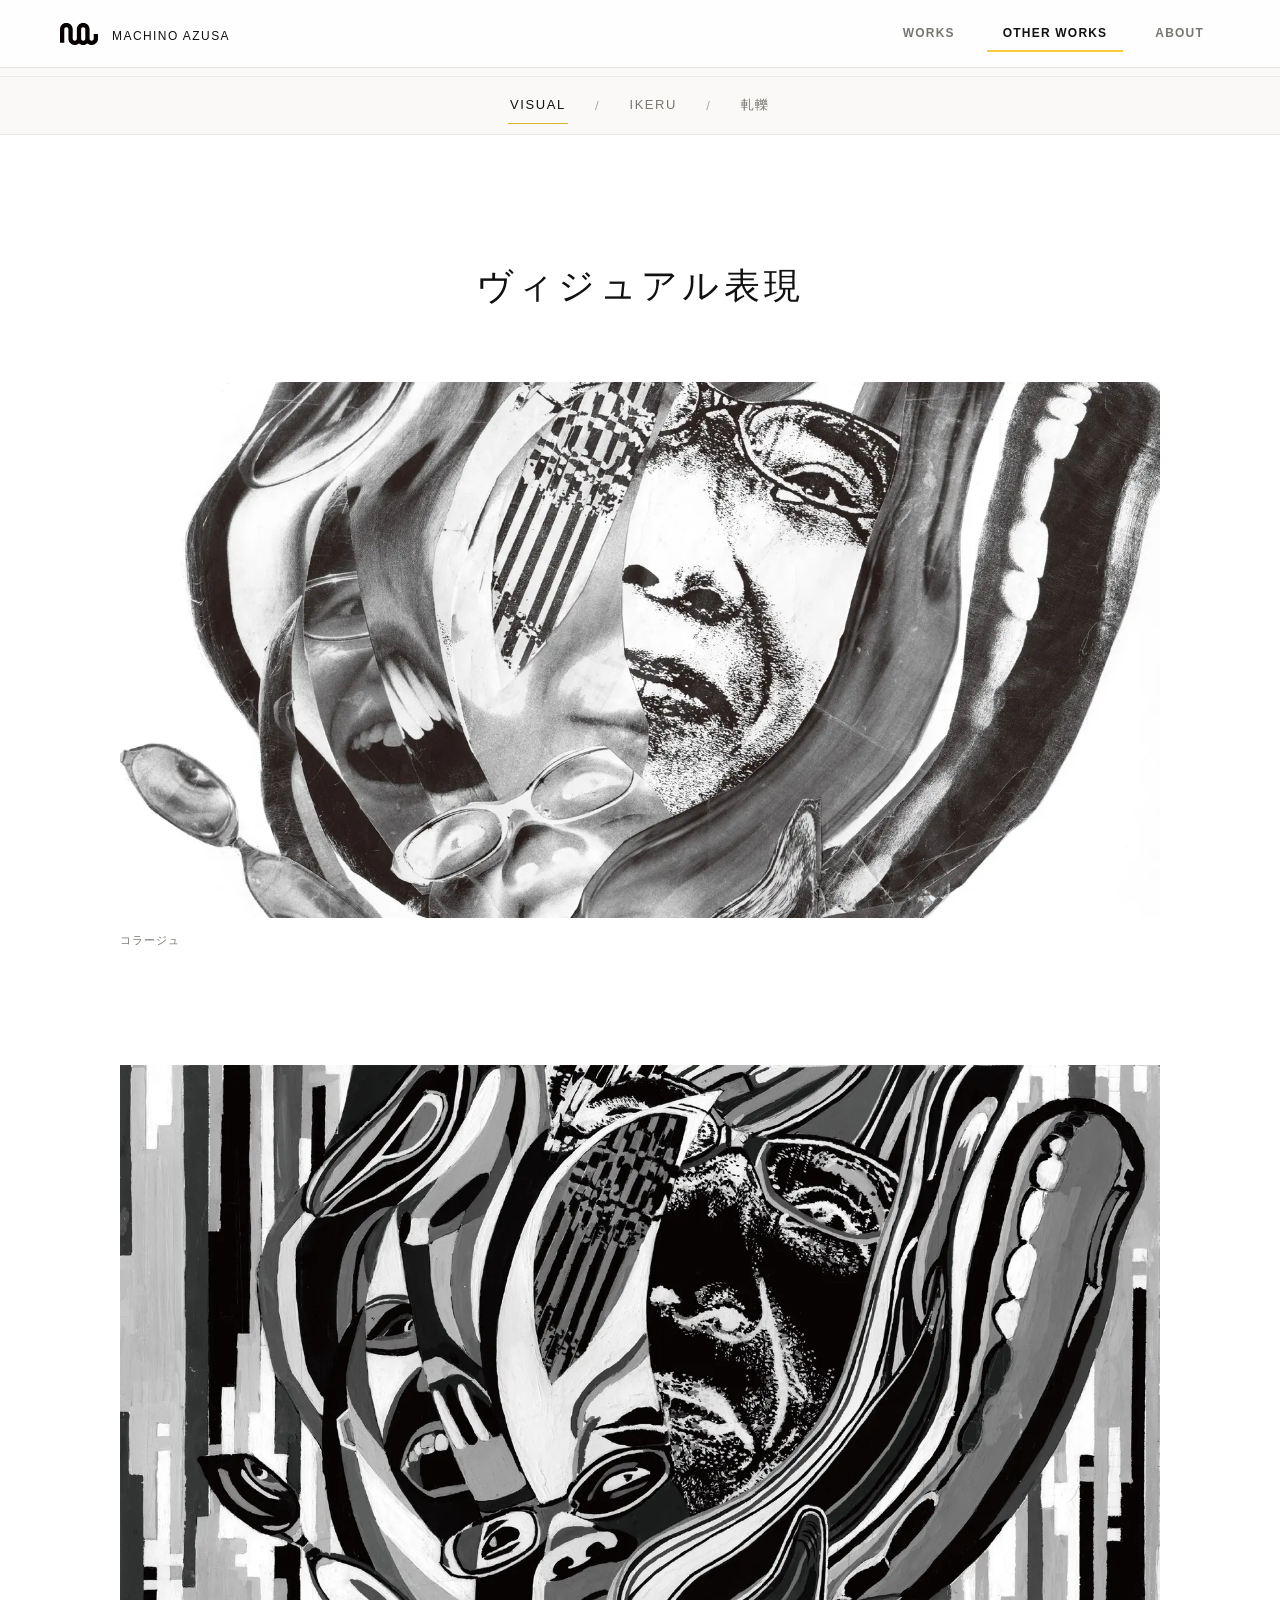
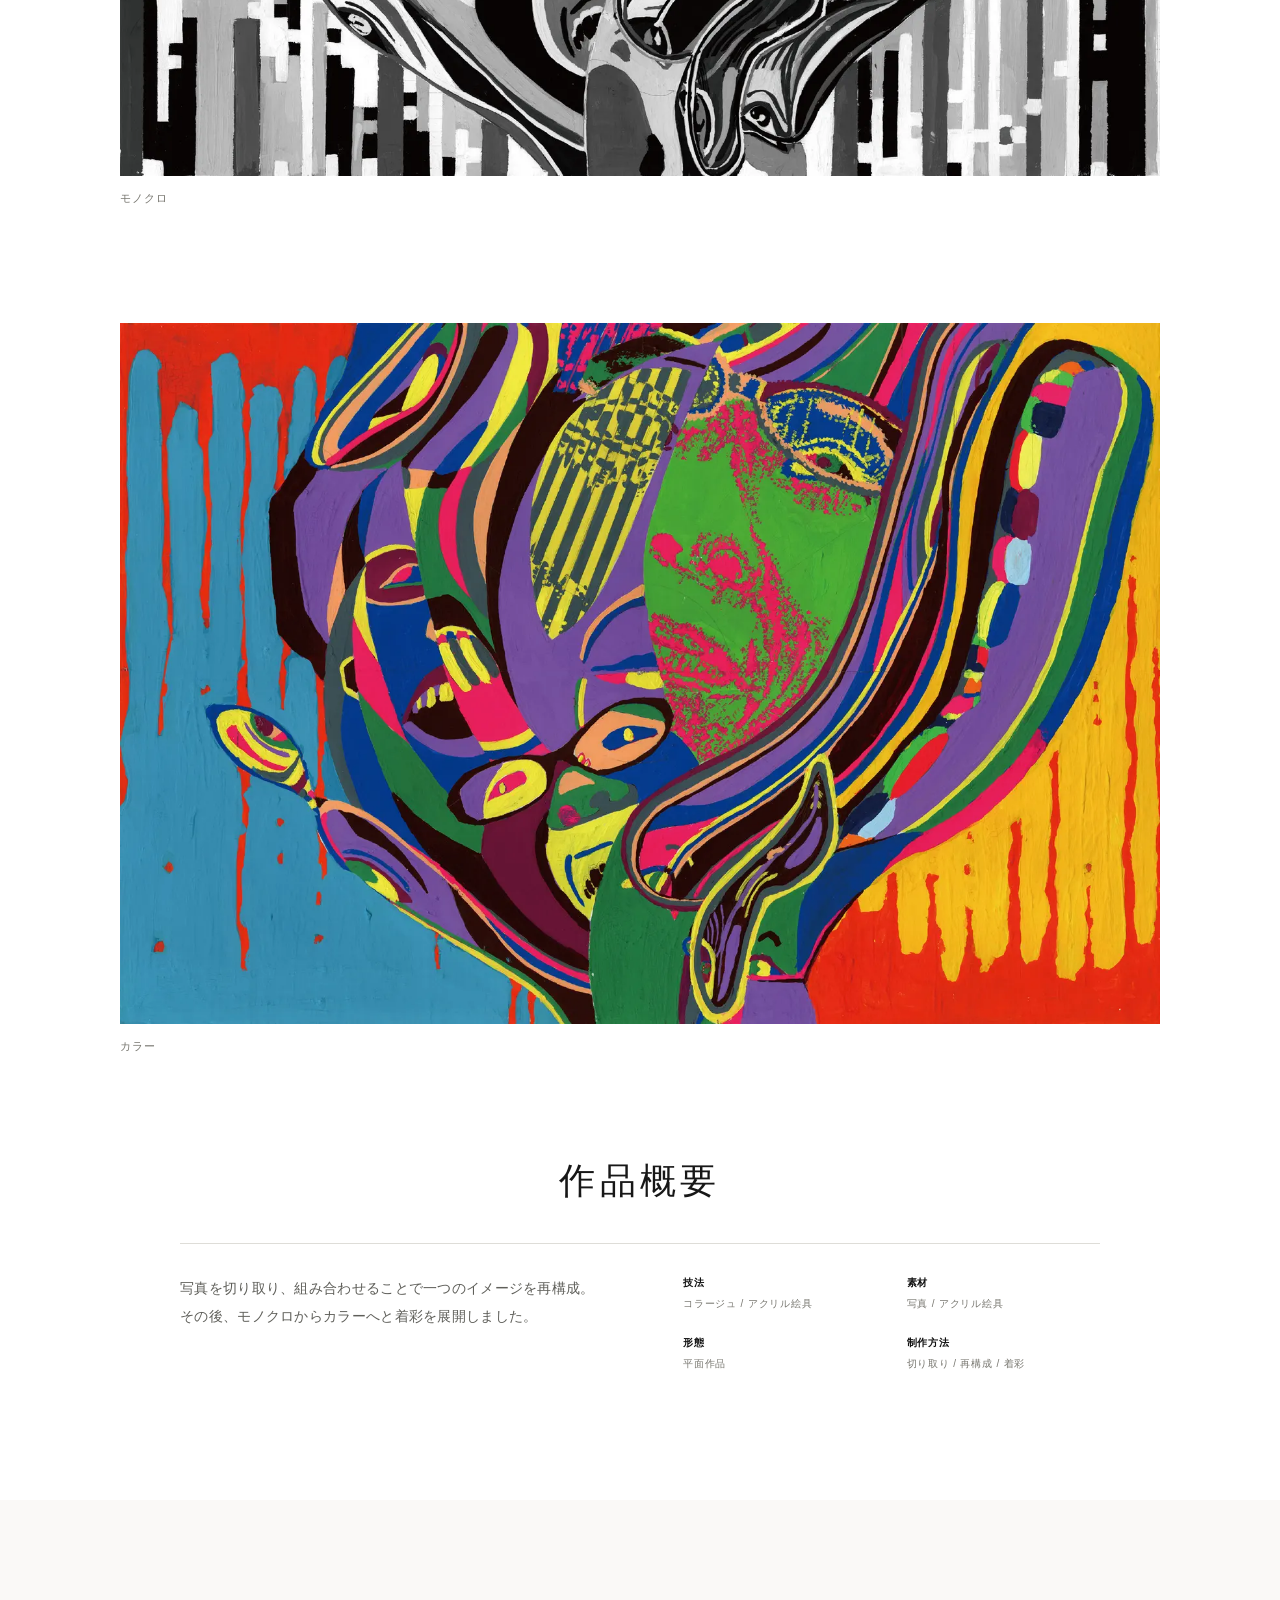
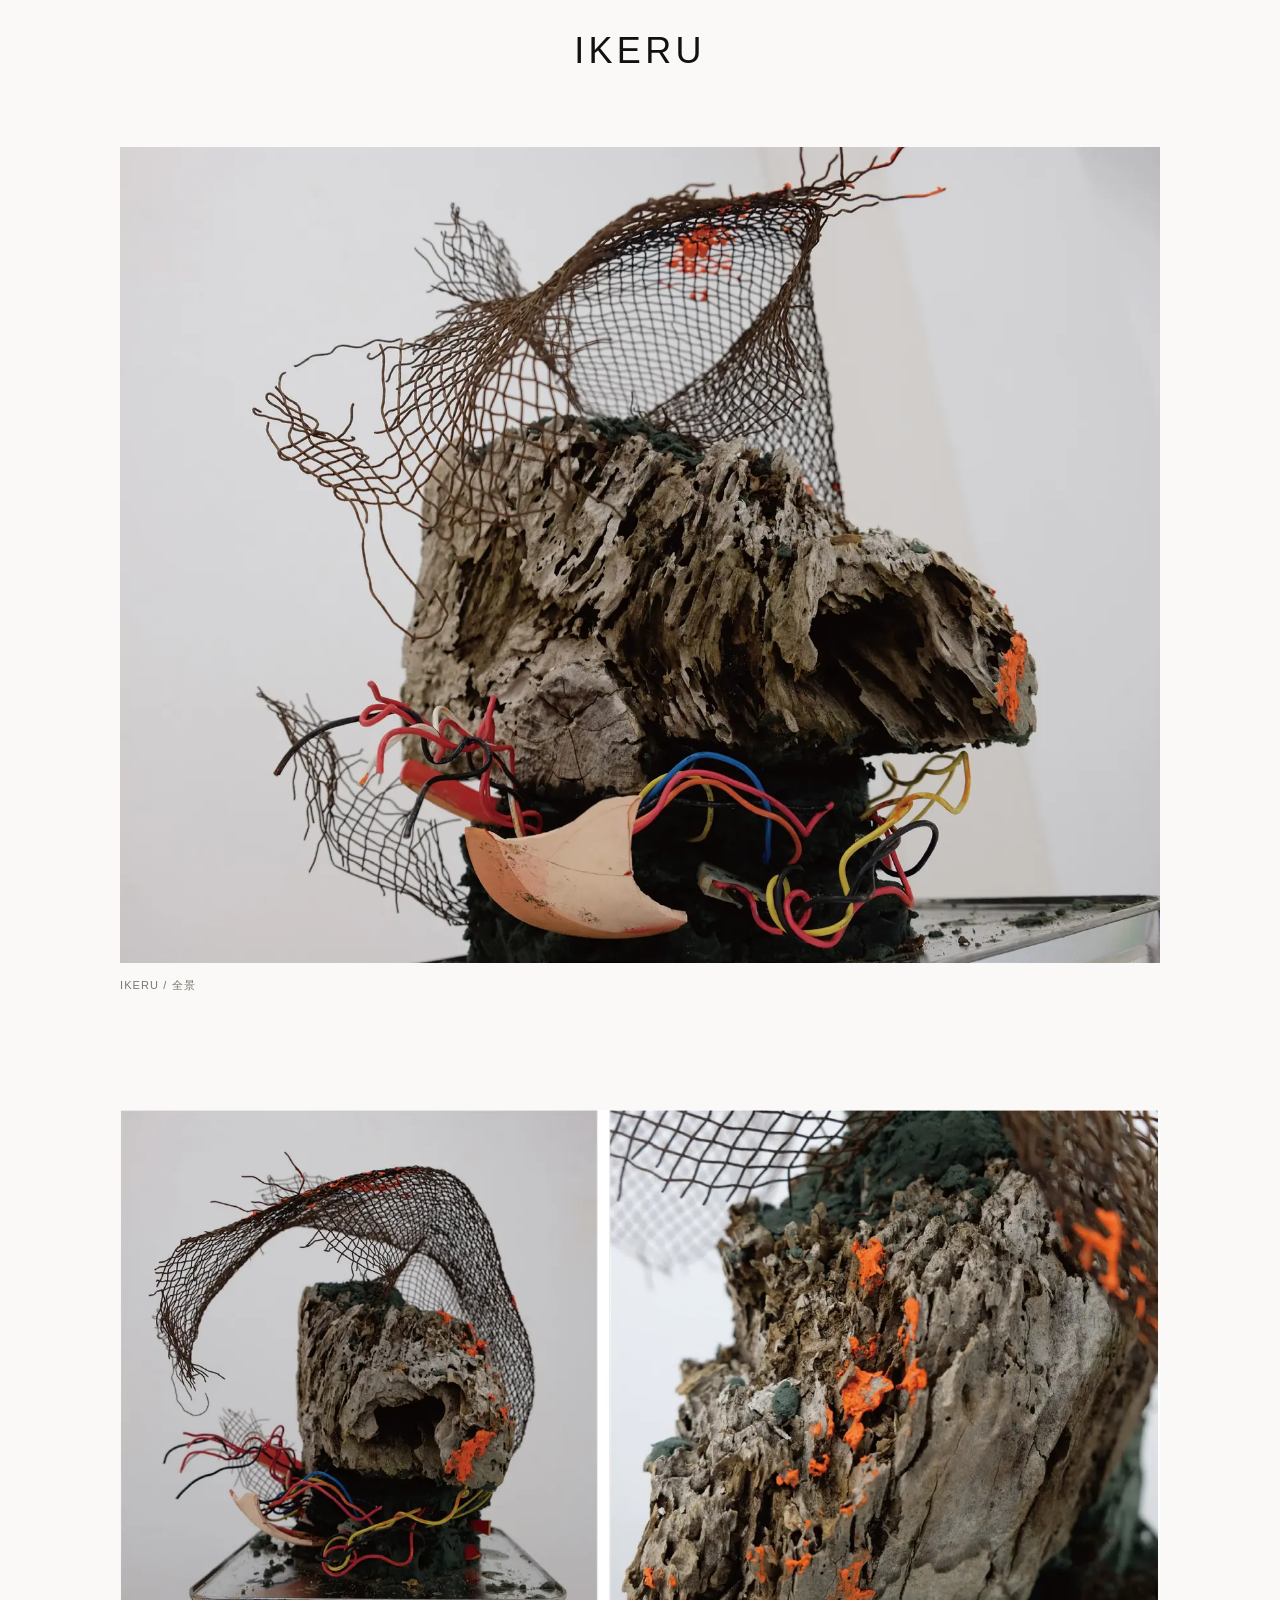
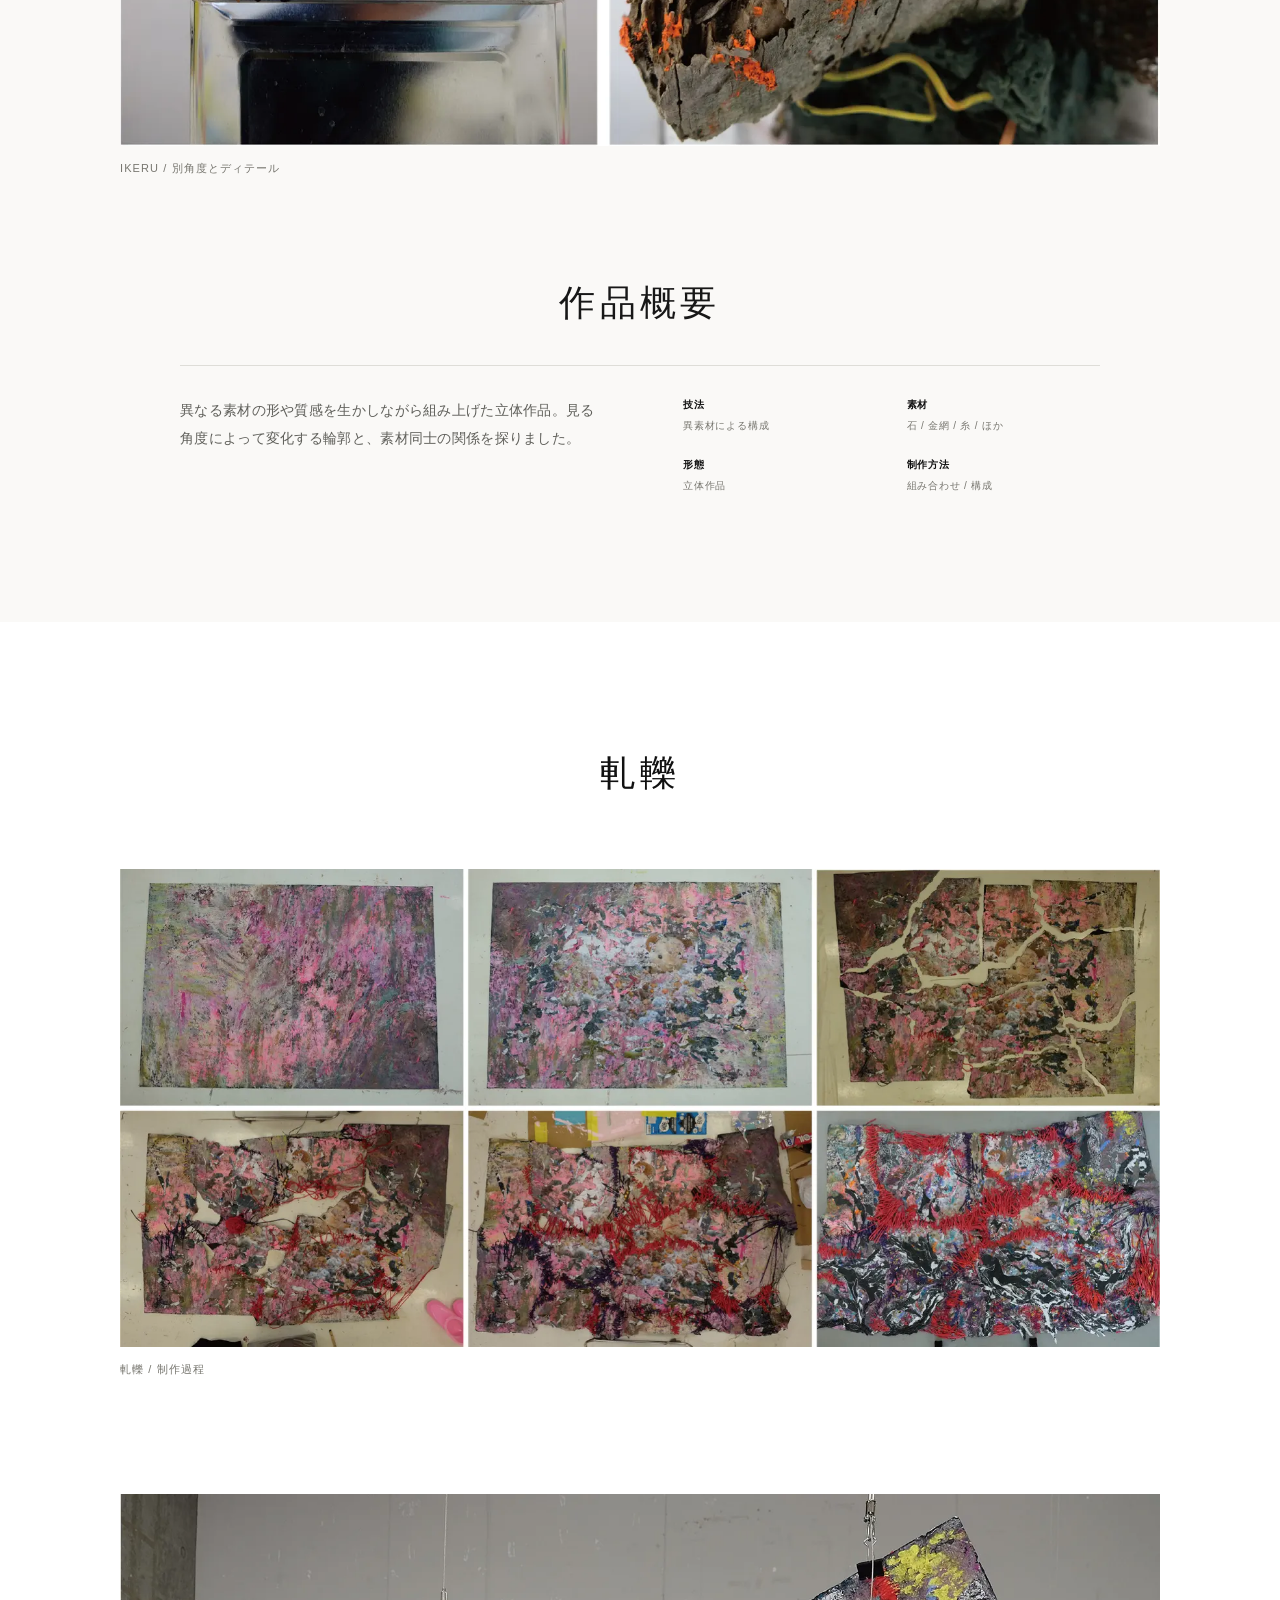
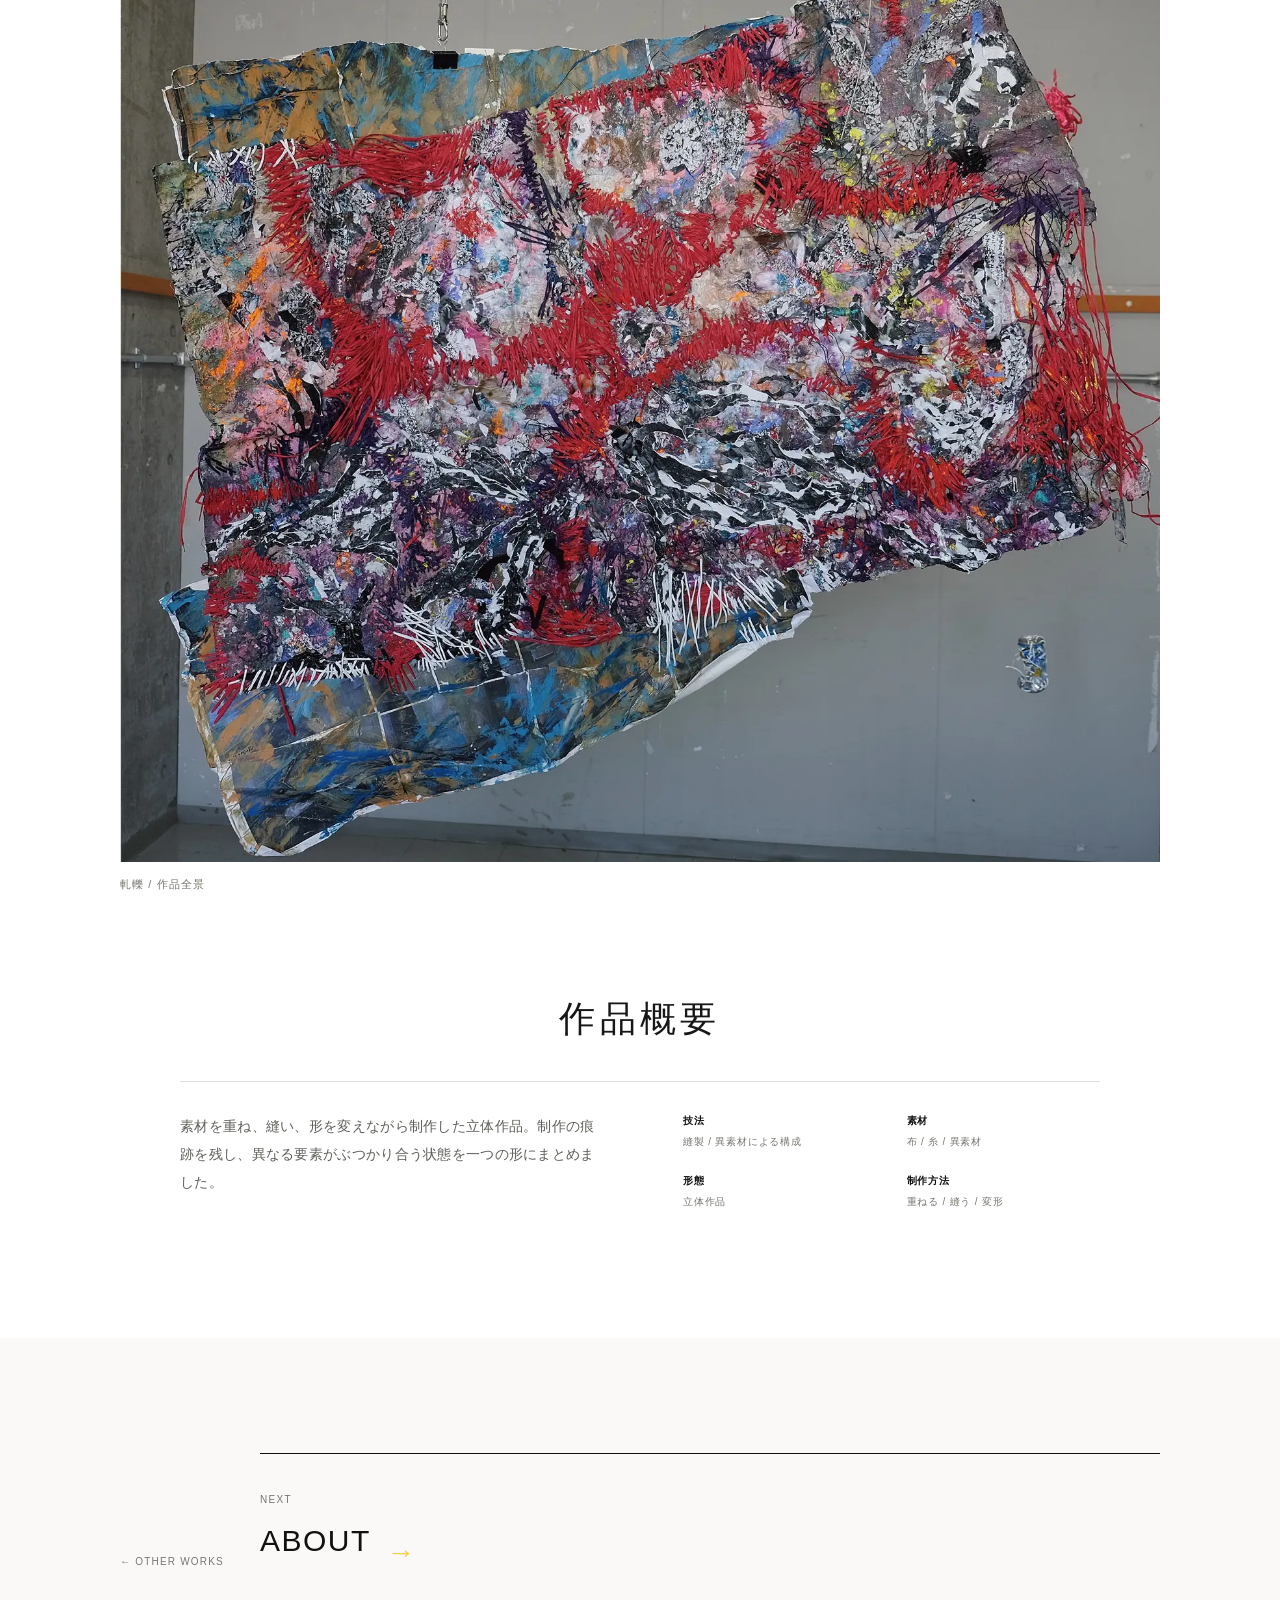
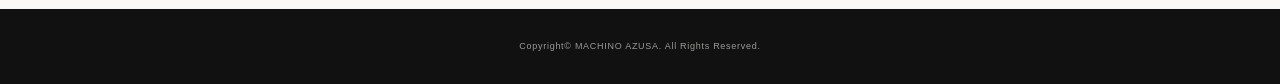
==== other-works.html @ d6d3ce81 "Add files via upload" ====
<!doctype html><html lang="ja"><head><meta charset="utf-8"><meta name="viewport" content="width=device-width,initial-scale=1"><title>OTHER WORKS | MACHINO AZUSA PORTFOLIO</title><meta name="description" content="写真、着彩、立体によるMACHINO AZUSAの作品。"><link rel="icon" type="image/png" sizes="512x512" href="favicon.png"><link rel="apple-touch-icon" href="favicon.png"><link rel="stylesheet" href="detail-v2.css"></head><body>
<header class="site-header"><div class="inner"><a class="home-mark" href="index.html"><img src="portfolio-assets/machino-mark.svg" alt="" aria-hidden="true"><span>MACHINO AZUSA</span></a><nav class="detail-nav" id="detailNav"><a href="works.html#machino-azusa">WORKS</a><a href="other-works.html" aria-current="page">OTHER WORKS</a><a href="index.html#about">ABOUT</a></nav><button class="menu-button" aria-label="メニューを開く" aria-expanded="false" aria-controls="detailNav">MENU</button></div></header>
<div class="works-page-jump other-page-jump"><nav class="section-jump" aria-label="OTHER WORKS内の作品"><a href="#visual-expression" data-other-link="visual-expression" aria-current="location">VISUAL</a><span aria-hidden="true">/</span><a href="#ikeru" data-other-link="ikeru">IKERU</a><span aria-hidden="true">/</span><a href="#atsureki" data-other-link="atsureki">軋轢</a></nav></div>
<main>


<section class="chapter other-work-chapter" id="visual-expression"><div class="inner"><div class="chapter-head"><h2>ヴィジュアル表現</h2></div>
<div class="gallery large-sequence"><figure><div class="square"><img src="portfolio-assets/visual-ink.webp" alt="写真を再構成した作品"></div><figcaption>コラージュ</figcaption></figure><figure><div class="square"><img src="portfolio-assets/visual-mono.webp" alt="モノクロ着彩作品"></div><figcaption>モノクロ</figcaption></figure><figure><div class="square"><img src="portfolio-assets/visual-color.webp" alt="カラー着彩作品"></div><figcaption>カラー</figcaption></figure></div><div class="work-overview overview-format"><h3 class="work-summary-title">作品概要</h3><div class="project-deck"><p>写真を切り取り、組み合わせることで一つのイメージを再構成。その後、モノクロからカラーへと着彩を展開しました。</p><div class="project-facts"><span><b>技法</b>コラージュ / アクリル絵具</span><span><b>素材</b>写真 / アクリル絵具</span><span><b>形態</b>平面作品</span><span><b>制作方法</b>切り取り / 再構成 / 着彩</span></div></div></div></div></section>

<section class="chapter other-work-chapter" id="ikeru"><div class="inner"><div class="chapter-head"><h2>IKERU</h2></div>
<div class="gallery large-sequence"><figure><div class="landscape"><img src="portfolio-assets/ikeru.webp" alt="立体作品 IKERU"></div><figcaption>IKERU / 全景</figcaption></figure><figure><div class="landscape"><img src="portfolio-assets/ikeru-details.webp" alt="立体作品IKERUの別角度と素材のディテール"></div><figcaption>IKERU / 別角度とディテール</figcaption></figure></div><div class="work-overview overview-format"><h3 class="work-summary-title">作品概要</h3><div class="project-deck"><p>異なる素材の形や質感を生かしながら組み上げた立体作品。見る角度によって変化する輪郭と、素材同士の関係を探りました。</p><div class="project-facts"><span><b>技法</b>異素材による構成</span><span><b>素材</b>石 / 金網 / 糸 / ほか</span><span><b>形態</b>立体作品</span><span><b>制作方法</b>組み合わせ / 構成</span></div></div></div></div></section>

<section class="chapter other-work-chapter" id="atsureki"><div class="inner"><div class="chapter-head"><h2>軋轢</h2></div>
<div class="gallery large-sequence"><figure><div class="landscape"><img src="portfolio-assets/atsureki-process.webp" alt="軋轢の制作過程を示す6枚の写真"></div><figcaption>軋轢 / 制作過程</figcaption></figure><figure><div class="landscape"><img src="portfolio-assets/atsureki.webp" alt="立体作品 軋轢"></div><figcaption>軋轢 / 作品全景</figcaption></figure></div><div class="work-overview overview-format"><h3 class="work-summary-title">作品概要</h3><div class="project-deck"><p>素材を重ね、縫い、形を変えながら制作した立体作品。制作の痕跡を残し、異なる要素がぶつかり合う状態を一つの形にまとめました。</p><div class="project-facts"><span><b>技法</b>縫製 / 異素材による構成</span><span><b>素材</b>布 / 糸 / 異素材</span><span><b>形態</b>立体作品</span><span><b>制作方法</b>重ねる / 縫う / 変形</span></div></div></div></div></section>
<div class="inner detail-end-nav"><a class="back-link" href="index.html#other-works">← OTHER WORKS</a><a class="next-link" href="index.html#about"><div><small>NEXT</small><br><strong>ABOUT</strong></div><span>→</span></a></div></main><footer class="footer"><button class="page-top" type="button" aria-label="ページ上部へ戻る"><svg viewBox="0 0 24 28" aria-hidden="true"><path d="M12 26V3M4 11l8-8 8 8"/></svg></button><div>Copyright&copy; MACHINO AZUSA. All Rights Reserved.</div></footer><script src="detail-lightbox.js"></script><script>const b=document.querySelector('.menu-button'),n=document.querySelector('#detailNav'),t=document.querySelector('.page-top');
function setMenu(open){
  n.classList.toggle('open',open);
  b.classList.toggle('open',open);
  b.setAttribute('aria-expanded',String(open));
  b.setAttribute('aria-label',open?'メニューを閉じる':'メニューを開く');
  document.body.classList.toggle('menu-open',open);
}
b.onclick=()=>setMenu(!n.classList.contains('open'));
n.querySelectorAll('a').forEach(link=>link.addEventListener('click',()=>setMenu(false)));
document.addEventListener('keydown',e=>{if(e.key==='Escape'&&n.classList.contains('open')){setMenu(false);b.focus();}});
window.addEventListener('scroll',()=>t.classList.toggle('is-visible',window.scrollY>420),{passive:true});t.onclick=()=>window.scrollTo({top:0,behavior:'smooth'});
const mobileHeader=document.querySelector('.site-header');let lastMobileY=window.scrollY;
window.addEventListener('scroll',()=>{if(window.innerWidth>760||document.body.classList.contains('menu-open')){mobileHeader.classList.remove('mobile-hidden');lastMobileY=window.scrollY;return;}const y=window.scrollY;if(y<24||y<lastMobileY-6)mobileHeader.classList.remove('mobile-hidden');else if(y>lastMobileY+6&&y>90)mobileHeader.classList.add('mobile-hidden');lastMobileY=y;},{passive:true});
const otherLinks=[...document.querySelectorAll('.other-page-jump [data-other-link]')];
const otherSections=otherLinks.map(link=>document.getElementById(link.dataset.otherLink)).filter(Boolean);
function updateOtherSwitcher(){
  if(!otherLinks.length||!otherSections.length)return;
  const pivot=window.scrollY+Math.min(window.innerHeight*.38,320);
  let active=otherSections[0].id;
  otherSections.forEach(section=>{if(section.offsetTop<=pivot)active=section.id;});
  otherLinks.forEach(link=>{
    if(link.dataset.otherLink===active)link.setAttribute('aria-current','location');
    else link.removeAttribute('aria-current');
  });
}
window.addEventListener('scroll',updateOtherSwitcher,{passive:true});
window.addEventListener('load',updateOtherSwitcher);
updateOtherSwitcher();</script></body></html>
---- detail-v2.css ----
:root{--paper:#FAF9F7;--white:#fff;--ink:#111;--muted:#77766f;--line:#deddd8;--accent:#FFC83D;--sans:Arial,"Helvetica Neue","Hiragino Kaku Gothic ProN","Yu Gothic",sans-serif;--mono:Arial,"Helvetica Neue","Hiragino Kaku Gothic ProN","Yu Gothic",sans-serif;--ease:cubic-bezier(.22,1,.36,1)}
*{box-sizing:border-box}html{scroll-behavior:smooth}body{margin:0;background:var(--paper);color:var(--ink);font-family:var(--sans);font-size:15px;line-height:1.9;letter-spacing:.02em;-webkit-font-smoothing:antialiased}a{color:inherit;text-decoration:none}img{display:block;max-width:100%}h1,h2,h3,p,figure{margin:0}.inner{width:min(1120px,calc(100% - 80px));margin:auto}
.site-header{position:fixed;inset:0 0 auto;z-index:50;height:74px;background:rgba(255,255,255,.96);border-bottom:1px solid rgba(17,17,17,.08)}.site-header .inner{height:100%;display:flex;align-items:center;justify-content:space-between}.home-mark{display:flex;align-items:flex-end;gap:13px;font-size:13px;font-weight:400;letter-spacing:.08em}.home-mark img{width:42px;height:28px;object-fit:contain}.detail-nav{display:flex;align-items:center;gap:32px}.detail-nav a{padding:27px 0 22px;font:500 11px/1 var(--mono);letter-spacing:.13em;border-bottom:2px solid transparent}.detail-nav a:hover,.detail-nav a[aria-current="page"]{border-color:var(--accent)}.menu-button{display:none;border:0;background:transparent;width:42px;height:42px;font-size:0}.menu-button:before,.menu-button:after{content:"";display:block;width:18px;height:1px;margin:5px auto;background:var(--ink)}
.project-hero{padding:clamp(138px,13vw,178px) 0 clamp(72px,7vw,96px);text-align:center}.project-number{font:500 10px/1.5 var(--mono);letter-spacing:.16em;color:var(--muted);margin-bottom:17px}.project-title{font-size:clamp(30px,3.5vw,44px);font-weight:400;letter-spacing:.13em;line-height:1.2}.project-deck{margin:38px auto 0;padding-top:28px;border-top:1px solid var(--line);max-width:900px}.project-deck>p{max-width:680px;margin:0 auto;color:#5f5f5a;font-size:14px;line-height:2}.project-facts{display:grid;grid-template-columns:repeat(4,minmax(0,1fr));gap:20px;margin:36px auto 0;font:500 10px/1.7 var(--mono);letter-spacing:.08em;color:var(--muted)}.project-facts b{display:block;color:var(--ink);font-weight:600;margin-bottom:4px}
.project-category{margin-top:13px;font:500 10px/1.6 var(--mono);letter-spacing:.12em;color:var(--muted)}.hero-image{width:min(1120px,calc(100% - 80px));aspect-ratio:16/9;margin:0 auto;background:var(--white);overflow:hidden}.hero-image img{width:100%;height:100%;object-fit:contain}.overview{padding:clamp(82px,8vw,115px) 0;background:var(--paper)}.overview h2{font-size:clamp(24px,2.5vw,32px);font-weight:400;letter-spacing:.09em;text-align:center}.overview .project-deck{margin-top:32px}.overview .project-deck>p{text-align:center}
.chapter{padding:clamp(90px,9vw,135px) 0;border-top:1px solid var(--line)}.chapter:nth-of-type(odd){background:var(--white)}.chapter-head{text-align:center;max-width:800px;margin:0 auto 58px}.eyebrow{display:block;font:500 10px/1.6 var(--mono);letter-spacing:.12em;color:var(--muted);margin-bottom:15px}.chapter h2{font-size:clamp(25px,2.8vw,36px);font-weight:400;line-height:1.3;letter-spacing:.09em}.chapter-copy{max-width:620px;margin:20px auto 0;color:#65645e;font-size:14px;line-height:2}.gallery{display:grid;grid-template-columns:repeat(2,minmax(0,1fr));gap:26px}.gallery.three{grid-template-columns:repeat(3,minmax(0,1fr));gap:22px}.gallery figure{overflow:hidden}.gallery img{width:100%;height:100%;object-fit:cover}.gallery .landscape{aspect-ratio:16/10;background:var(--white)}.gallery .square{aspect-ratio:1;background:#efeee9}.gallery .portrait{aspect-ratio:4/5;background:var(--white)}.gallery figcaption{padding:12px 0 0;font:500 10px/1.6 var(--mono);letter-spacing:.1em;color:var(--muted)}.logo-board{min-height:520px;background:var(--white);display:grid;place-items:center;padding:10%}.logo-board svg{width:min(520px,80%);fill:none;stroke:var(--ink);stroke-width:35}.logo-board.green{background:#fff}.logo-board.green img{width:min(520px,76%);height:auto;object-fit:contain}
.next-link{display:grid;grid-template-columns:1fr auto;align-items:end;margin-top:clamp(80px,9vw,120px);padding:32px 0 42px;border-top:1px solid var(--ink)}.next-link small{font:500 10px/1.6 var(--mono);letter-spacing:.13em;color:var(--muted)}.next-link strong{font-size:clamp(26px,3.4vw,46px);font-weight:400;letter-spacing:.04em}.next-link span{font-size:28px;color:var(--accent)}.footer{background:#151515;color:#aaa;text-align:center;padding:29px 20px;font:400 9px/1.6 var(--mono);letter-spacing:.08em}
@media(max-width:980px) and (min-width:761px){.home-mark span{display:none}.detail-nav{gap:22px}.inner{width:min(1120px,calc(100% - 56px))}.hero-image{width:calc(100% - 56px)}}
@media(max-width:760px){.inner{width:calc(100% - 40px)}.site-header{height:64px}.home-mark span{display:none}.home-mark img{width:36px;height:24px}.menu-button{display:block}.detail-nav{position:fixed;inset:64px 0 0;display:none;flex-direction:column;align-items:flex-start;gap:0;padding:38px 28px;background:var(--white)}.detail-nav.open{display:flex}.detail-nav a{width:100%;padding:17px 0;font-size:12px;border-bottom:1px solid var(--line)}.project-hero{padding:118px 0 60px}.project-title{font-size:clamp(27px,8.5vw,36px);line-height:1.25;letter-spacing:.1em}.project-deck{margin-top:26px;padding-top:22px}.project-facts{grid-template-columns:repeat(2,minmax(0,1fr));gap:18px 20px;margin-top:30px}.hero-image{width:100%;aspect-ratio:4/3}.overview{padding:68px 0}.chapter{padding:78px 0}.chapter-head{margin-bottom:38px}.gallery,.gallery.three{grid-template-columns:1fr;gap:44px}.logo-board{min-height:320px}.next-link{margin-top:72px}.footer{font-size:9px}}

/* Match the approved portfolio page. */
.inner{width:100%;max-width:1120px;padding:0 40px}
.site-header{height:76px;background:rgba(255,255,255,.82);border-bottom:1px solid rgba(17,17,17,.08)}
.site-header .inner{max-width:1240px}
.home-mark{align-items:flex-end;gap:14px;font-size:12px;font-weight:400;letter-spacing:.12em}
.home-mark span{display:inline-block;transform:translateY(3px)}
.home-mark img{width:38px;height:22px}
.detail-nav{gap:16px}
.detail-nav a{padding:10px 16px;font:600 12px/1 var(--mono);letter-spacing:.1em;color:#767671;border-bottom:2px solid transparent}
.detail-nav a:hover,.detail-nav a[aria-current="page"]{color:var(--ink);border-color:var(--accent)}
.project-hero{background:#fff;padding:clamp(142px,13vw,178px) 0 clamp(62px,6vw,82px)}
.project-title{font-size:clamp(24px,2.88vw,36px);letter-spacing:.14em;line-height:1.2}
.project-category{margin-top:12px;font-size:10px;letter-spacing:.1em}
.hero-image{width:min(1120px,calc(100% - 80px));aspect-ratio:4/3}
.overview{padding:clamp(86px,8.5vw,124px) 0}
.overview h2,.chapter h2{font-size:clamp(24px,2.88vw,36px);letter-spacing:.12em}
.project-deck{display:grid;grid-template-columns:minmax(0,1fr) minmax(0,1fr);gap:clamp(48px,7vw,86px);max-width:920px;margin-top:38px;padding-top:30px}
.overview .project-deck>p{text-align:left;font-size:14px;line-height:2}
.project-facts{grid-template-columns:repeat(2,minmax(0,1fr));gap:22px 30px;margin:0;font-size:10px}
.chapter{padding:clamp(94px,10vw,145px) 0;border-top:0}
.chapter-head{margin-bottom:clamp(48px,6vw,72px)}
.chapter-copy{margin-top:20px;font-size:14px}
.next-link{margin-top:clamp(82px,9vw,118px);padding:30px 0 40px}
.next-link strong{font-size:clamp(22px,2.4vw,30px);letter-spacing:.05em}
.footer{background:#111112;color:#9a9a94;padding:30px 24px;font-size:9px;letter-spacing:.08em}
.page-top{position:fixed;right:clamp(18px,3vw,42px);bottom:clamp(18px,3vw,36px);z-index:180;width:36px;height:48px;padding:0;display:flex;align-items:center;justify-content:center;border:0;background:transparent;color:var(--accent);opacity:0;visibility:hidden;transform:translateY(8px);transition:opacity .3s ease,transform .3s ease,color .25s ease,visibility .3s;cursor:pointer}
.page-top.is-visible{opacity:1;visibility:visible;transform:none}
.page-top:hover{color:#343432}
.page-top svg{width:20px;height:24px;fill:none;stroke:currentColor;stroke-width:1.8;stroke-linecap:square;stroke-linejoin:miter}

@media(max-width:980px) and (min-width:761px){.inner{padding-left:28px;padding-right:28px}.hero-image{width:calc(100% - 56px)}}
@media(max-width:760px){.inner{width:100%;padding-left:24px;padding-right:24px}.site-header{height:64px}.site-header .inner{padding-left:18px;padding-right:14px}.home-mark img{width:34px;height:21px}.detail-nav{inset:64px 0 0;padding:38px 24px;background:#fff}.detail-nav a{padding:17px 0;font-size:12px}.project-hero{padding:112px 0 56px}.project-title{font-size:clamp(23px,7.5vw,30px)}.hero-image{width:100%}.project-deck{grid-template-columns:1fr;gap:34px}.project-facts{grid-template-columns:repeat(2,minmax(0,1fr))}.overview{padding:72px 0}.chapter{padding:84px 0}.page-top{right:16px;bottom:18px;width:40px;height:48px}.footer{padding:25px 20px;font-size:10.5px;line-height:1.6}}

.logo-variations{display:grid;grid-template-columns:repeat(2,minmax(0,1fr));gap:54px 26px}
.process-board{max-width:920px;margin:0 auto;background:#fff;padding:clamp(24px,4vw,52px)}
.process-board img{width:100%;height:auto}
.process-board figcaption{margin-top:18px;text-align:center;font-size:11px;letter-spacing:.08em;color:var(--muted)}
.process-sequence{display:grid;grid-template-columns:1fr;gap:8px;max-width:400px;margin:0 auto}
.process-sequence figure{margin:0}
.process-sequence img{display:block;width:100%;height:auto;aspect-ratio:8/5;object-fit:contain;background:#fff}
.process-sequence figcaption{padding-top:7px;font:500 10px/1.5 var(--mono);letter-spacing:.1em;color:var(--muted)}
.logo-variation{margin:0}
.logo-variation figcaption,.logo-variation>p{margin:0 0 12px;font-size:12px;font-weight:500;letter-spacing:.08em;color:var(--ink)}
.variation-board{aspect-ratio:4/3;display:grid;place-items:center;background:#fff;overflow:hidden}
.variation-board:has(svg) svg{display:none}
.variation-board:has(svg)::before{content:"";width:62%;aspect-ratio:575.04/332.64;background:url("portfolio-assets/machino-mark.svg") center/contain no-repeat}
.logo-variation.signature .variation-board img{width:76%;height:76%;object-fit:contain}
.variation-board>img{width:100%;height:100%;object-fit:contain}
.mono-boards{display:grid;grid-template-columns:repeat(2,minmax(0,1fr));gap:14px}
.mono-board{aspect-ratio:4/3;display:grid;place-items:center;border:1px solid var(--line);background:#fff}
.mono-board.dark{background:#111112;border-color:#111112}
.mono-board svg{display:none}
.mono-board::before{content:"";width:68%;aspect-ratio:575.04/332.64;background:url("portfolio-assets/machino-mark.svg") center/contain no-repeat}
.mono-board.dark::before{filter:brightness(0) invert(1)}
.mono-board.asset-logo::before{background-image:url("portfolio-assets/machino-logo.svg")}
.mono-board.adjas-mono::before{aspect-ratio:8/5;background-image:url("portfolio-assets/adjas-logo.svg")}
.logo-variation.colors dl{margin:0;background:#fff;padding:clamp(28px,4vw,48px)}
.logo-variation.colors dl div{display:grid;grid-template-columns:88px 1fr 28px;gap:18px;align-items:center;padding:12px 0;border-bottom:1px solid var(--line)}
.logo-variation.colors dl div:last-child{border-bottom:0}
.logo-variation.colors dt,.logo-variation.colors dd{margin:0;font-size:12px;letter-spacing:.08em}
.logo-variation.colors i{display:block;width:28px;height:28px;border:1px solid var(--line)}

@media(max-width:760px){.logo-variations{grid-template-columns:1fr;gap:44px}.mono-boards{gap:10px}.logo-variation.colors dl{padding:24px}.logo-variation.colors dl div{grid-template-columns:72px 1fr 24px;gap:12px}.logo-variation.colors i{width:24px;height:24px}}

.application-adjas{grid-template-columns:1fr;gap:clamp(64px,8vw,108px)}
.application-adjas figure{max-width:1000px;width:100%;margin:0 auto}
.application-adjas .website-long>div{background:#fff}
.application-adjas .website-long img{width:100%;height:auto;object-fit:contain}

@media(max-width:980px) and (min-width:761px){.process-sequence{max-width:360px;gap:8px}}
@media(max-width:760px){.process-sequence{max-width:220px;gap:7px}.process-sequence figcaption{padding-top:5px;font-size:9.5px}.application-adjas{gap:56px}}

.work-project{scroll-margin-top:108px}
.project-divider{width:min(1120px,calc(100% - 80px));margin:clamp(38px,5vw,64px) auto 0;border-top:1px solid var(--line)}
@media(max-width:980px) and (min-width:761px){.project-divider{width:calc(100% - 56px)}}
@media(max-width:760px){.work-project{scroll-margin-top:88px}.project-divider{width:calc(100% - 40px);margin-top:34px}}

.gallery.large-sequence{grid-template-columns:1fr;gap:clamp(74px,9vw,124px)}
.gallery.large-sequence figure{overflow:visible}
.gallery.large-sequence .square,.gallery.large-sequence .landscape{aspect-ratio:auto;background:transparent}
.gallery.large-sequence img{width:100%;height:auto;object-fit:contain}
.gallery.large-sequence figcaption{padding-top:14px;font-size:11px;letter-spacing:.1em}

@media(max-width:760px){.gallery.large-sequence{gap:60px}.gallery.large-sequence figcaption{padding-top:11px;font-size:10px}}

body.lightbox-open{overflow:hidden}
.is-zoomable{cursor:zoom-in;touch-action:manipulation}
.is-zoomable:focus-visible{outline:2px solid var(--accent);outline-offset:4px}
.image-lightbox{position:fixed;inset:0;z-index:1000;display:flex;align-items:center;justify-content:center;padding:clamp(20px,4vw,54px);background:rgba(8,8,8,.94);opacity:0;visibility:hidden;transition:opacity .22s ease,visibility .22s ease}
.image-lightbox.is-open{opacity:1;visibility:visible}
.image-lightbox-media{width:100%;height:100%;display:flex;align-items:center;justify-content:center}
.image-lightbox-media>img{display:block;width:auto;height:auto;max-width:94vw;max-height:90vh;object-fit:contain}
.image-lightbox-media>.variation-board,.image-lightbox-media>.mono-board,.image-lightbox-media>.logo-board{width:min(900px,90vw);height:min(72vh,680px);min-height:0;aspect-ratio:auto;padding:clamp(28px,6vw,72px);background:#fff}
.image-lightbox-media>.mono-board.dark{background:#111112}
.image-lightbox-media>.variation-board img,.image-lightbox-media>.logo-board img{width:100%;height:100%;object-fit:contain}
.image-lightbox-media>.variation-board:has(svg)::before,.image-lightbox-media>.mono-board::before{width:min(620px,82%)}
.image-lightbox-close{position:fixed;top:clamp(14px,2.6vw,30px);right:clamp(14px,2.6vw,30px);z-index:2;width:46px;height:46px;border:0;background:transparent;cursor:pointer}
.image-lightbox-close span{position:absolute;left:11px;top:22px;width:25px;height:1px;background:#fff}
.image-lightbox-close span:first-child{transform:rotate(45deg)}
.image-lightbox-close span:last-child{transform:rotate(-45deg)}
.image-lightbox-close:focus-visible{outline:2px solid var(--accent);outline-offset:2px}

@media(max-width:760px){.image-lightbox{padding:62px 14px 18px}.image-lightbox-media>img{max-width:100%;max-height:82vh}.image-lightbox-media>.variation-board,.image-lightbox-media>.mono-board,.image-lightbox-media>.logo-board{width:100%;height:min(64vh,520px);padding:28px}.image-lightbox-close{top:8px;right:8px}}

/* Keep title visuals secondary to the work shown in each chapter. */
.hero-image.compact{width:min(760px,calc(100% - 80px));aspect-ratio:4/3}
.hero-image.compact.hero-logo img{margin:auto;object-fit:contain}
.hero-image.compact.machino-hero-logo img{width:44%;height:44%}
.hero-image.compact.adjas-hero-logo img{width:58%;height:58%}
.project-hero.direct-to-overview{padding-bottom:clamp(38px,4vw,54px)}
.project-hero.direct-to-overview+.overview{padding-top:clamp(48px,5vw,72px)}
@media(max-width:760px){.hero-image.compact{width:calc(100% - 40px);aspect-ratio:4/3}}

.chapter[id]{scroll-margin-top:76px}
@media(max-width:760px){.chapter[id]{scroll-margin-top:64px}}

.concept-chapter .chapter-head{margin-bottom:0}

/* Final visual refinements */
.hero-image.compact{aspect-ratio:16/9;display:flex;align-items:center;justify-content:center}
.hero-image.compact.hero-logo img{margin:0 auto}
.process-sequence{max-width:320px;gap:4px}
@media(max-width:980px) and (min-width:761px){.process-sequence{max-width:300px;gap:4px}}
@media(max-width:760px){.hero-image.compact{aspect-ratio:16/9}.process-sequence{max-width:200px;gap:4px}}

@media(min-width:761px){
  .process-sequence{
    grid-template-columns:repeat(2,minmax(0,1fr));
    max-width:720px;
    gap:28px 24px;
  }
  .process-sequence img{
    aspect-ratio:8/5;
  }
  .process-sequence figcaption{
    padding-top:6px;
  }
}
@media(max-width:760px){
  .process-sequence{
    max-width:210px;
    gap:6px;
  }
}


/* Usability refinement: quiet in-page navigation for long detail pages. */
.section-jump{display:flex;align-items:center;justify-content:center;gap:10px;margin-top:28px;font:500 9.5px/1.5 var(--mono);letter-spacing:.11em;color:#92918b}
.section-jump a{padding:4px 2px;border-bottom:1px solid transparent;transition:color .2s ease,border-color .2s ease}
.section-jump a:hover,.section-jump a:focus-visible{color:var(--ink);border-bottom-color:var(--accent)}
.section-jump a[aria-current="location"]{color:var(--ink)}
.detail-end-nav{display:flex;align-items:flex-end;justify-content:space-between;gap:36px}
.detail-end-nav .next-link{flex:1;margin-left:auto}
.back-link{margin-bottom:40px;font:500 10px/1.5 var(--mono);letter-spacing:.12em;color:var(--muted);white-space:nowrap}
.back-link:hover,.back-link:focus-visible{color:var(--ink)}
.hero-logo,.hero-logo img{cursor:default!important}
@media(max-width:760px){
  .section-jump{margin-top:24px;gap:8px;flex-wrap:wrap;font-size:9px}
  .detail-end-nav{display:block}
  .back-link{display:inline-block;margin:0 0 12px}
  .detail-end-nav .next-link{margin-top:0}
}


/* Final lightbox rules: zoom only content that benefits from close inspection. */
.process-chapter img,.logo-variations img,.logo-variations .variation-board,.logo-variations .mono-board{cursor:default!important}
.image-lightbox-media>img[src*="website"],.image-lightbox-media>img[src*="_website"]{max-width:96vw;max-height:94vh}
@media(min-width:761px){
  .image-lightbox-media>img[src*="adjas_website"]{height:94vh;width:auto;max-width:96vw}
}
@media(max-width:760px){
  .image-lightbox-media>img[src*="website"],.image-lightbox-media>img[src*="_website"]{max-height:88vh}
}


.works-page-jump{
  width:min(1180px,calc(100% - 80px));
  margin:0 auto;
  padding:84px 0 18px;
  position:relative;
  z-index:5;
}
.works-page-jump .section-jump{
  margin:0;
  display:flex;
  justify-content:center;
  align-items:center;
  gap:1.35em;
}
.works-page-jump .section-jump a{
  pointer-events:auto;
  position:relative;
  z-index:6;
}
#machino-azusa,
#adjas{
  scroll-margin-top:96px;
}
.chapter-head .chapter-copy{
  text-align:left;
  max-width:760px;
  margin-left:auto;
  margin-right:auto;
}
@media(max-width:760px){
  .works-page-jump{
    width:calc(100% - 40px);
    padding:72px 0 14px;
  }
  #machino-azusa,
  #adjas{
    scroll-margin-top:84px;
  }
  .chapter-head .chapter-copy{
    max-width:none;
  }
}

.works-page-jump .section-jump{gap:2em;font-size:15px;letter-spacing:.12em}
.works-page-jump .section-jump a{color:#777;transition:color .2s ease}
.works-page-jump .section-jump a:first-child{color:#111}
.works-page-jump .section-jump a:hover{color:#111}
@media(max-width:760px){.works-page-jump .section-jump{gap:1.4em;font-size:13px;letter-spacing:.08em}}

.project-hero.work-project{
  background:var(--paper);
  padding:clamp(92px,8vw,118px) 0 clamp(34px,3vw,46px);
}
.hero-image.compact.hero-logo{
  width:min(660px,calc(100% - 80px));
  aspect-ratio:16/9;
  margin:0 auto clamp(72px,7vw,96px);
  background:var(--white);
}
.hero-image.compact.machino-hero-logo img{width:46%;height:46%}
.hero-image.compact.adjas-hero-logo img{width:54%;height:54%}
@media(max-width:760px){
  .project-hero.work-project{padding:72px 0 28px}
  .hero-image.compact.hero-logo{
    width:calc(100% - 48px);
    margin-bottom:58px;
  }
  .hero-image.compact.machino-hero-logo img{width:50%;height:50%}
  .hero-image.compact.adjas-hero-logo img{width:58%;height:58%}
}


.works-page-jump{
  position:sticky;
  top:76px;
  z-index:40;
  width:100%;
  margin:76px 0 0;
  padding:11px 24px 10px;
  background:rgba(250,249,247,.97);
  border-top:1px solid rgba(17,17,17,.06);
  border-bottom:1px solid rgba(17,17,17,.08);
}
.works-page-jump .section-jump{
  margin:0;
  display:flex;
  align-items:center;
  justify-content:center;
  gap:2.6em;
  font-size:18px;
  line-height:1.4;
  letter-spacing:.12em;
}
.works-page-jump .section-jump > span{
  color:#aaa9a4;
}
.works-page-jump .section-jump a{
  position:relative;
  padding:5px 0 6px;
  color:#666560;
  border-bottom:1px solid transparent;
  transition:color .18s ease,border-color .18s ease;
}
.works-page-jump .section-jump a:hover,
.works-page-jump .section-jump a:focus-visible{
  color:#111;
  border-bottom-color:#111;
}
.works-page-jump .section-jump a[aria-current="location"]{
  color:#111;
  border-bottom-color:#111;
}
#machino-azusa,
#adjas{
  scroll-margin-top:132px;
}
@media(max-width:760px){
  .works-page-jump{
    top:64px;
    margin-top:64px;
    padding:9px 16px 8px;
  }
  .works-page-jump .section-jump{
    gap:1.65em;
    font-size:15px;
    letter-spacing:.08em;
  }
  #machino-azusa,
  #adjas{
    scroll-margin-top:112px;
  }
}


/* final adjustments: restrained project switchers */
.works-page-jump .section-jump{
  gap:2.35em;
  font-size:15px;
}
.works-page-jump .section-jump a{
  color:#777671;
}
.works-page-jump .section-jump a:hover,
.works-page-jump .section-jump a:focus-visible{
  color:#111;
  border-bottom-color:#d7b72f;
}
.works-page-jump .section-jump a[aria-current="location"]{
  color:#111;
  border-bottom-color:#d7b72f;
}

/* More breathing room between Japanese chapter heading and English label. */
.process-chapter .chapter-head h2 + .eyebrow{
  margin-top:24px;
  margin-bottom:15px;
}

/* Combination logos in the intro cards. */
.hero-image.compact.machino-hero-logo img{
  width:68%;
  height:68%;
}
.hero-image.compact.adjas-hero-logo img{
  width:66%;
  height:66%;
}

/* OTHER WORKS follows the same switcher language as WORKS. */
.other-page-jump{
  margin-bottom:0;
}
.project-hero.other-project{
  background:var(--paper);
  padding:clamp(76px,7vw,102px) 0 clamp(58px,5vw,76px);
}
.other-work-chapter{
  scroll-margin-top:132px;
}
.other-work-chapter .chapter-head h2 + .work-summary-label{
  margin-top:24px;
  margin-bottom:15px;
}

@media(max-width:760px){
  .works-page-jump .section-jump{
    gap:1.55em;
    font-size:13px;
  }
  .hero-image.compact.machino-hero-logo img{
    width:74%;
    height:74%;
  }
  .hero-image.compact.adjas-hero-logo img{
    width:72%;
    height:72%;
  }
  .project-hero.other-project{
    padding:58px 0 46px;
  }
  .other-work-chapter{
    scroll-margin-top:112px;
  }
}


.works-page-jump .section-jump{
  gap:2.1em;
  font-size:13px;
  letter-spacing:.12em;
}
.works-page-jump .section-jump a{
  padding-bottom:8px;
  border-bottom-width:1px;
}
.works-page-jump .section-jump a[aria-current="location"]{
  border-bottom-color:#d7b72f;
}
@media(max-width:760px){
  .works-page-jump .section-jump{
    gap:1.45em;
    font-size:12px;
    letter-spacing:.1em;
  }
}


#machino-azusa .chapter-head h2,
#adjas .chapter-head h2{
  margin-bottom:0;
}
#machino-azusa .chapter-head h2 + .eyebrow,
#adjas .chapter-head h2 + .eyebrow{
  display:block;
  margin-top:22px;
  margin-bottom:18px;
}
#machino-azusa .chapter-head .eyebrow + .chapter-copy,
#adjas .chapter-head .eyebrow + .chapter-copy{
  margin-top:0;
}

@media(max-width:760px){
  #machino-azusa .chapter-head h2 + .eyebrow,
  #adjas .chapter-head h2 + .eyebrow{
    margin-top:18px;
    margin-bottom:14px;
  }
}


/* OTHER WORKS: "作品概要" is a real subsection heading, not an eyebrow/subtitle. */
.other-work-chapter .work-summary-title{
  margin:42px 0 18px;
  font-size:clamp(17px,1.35vw,20px);
  line-height:1.5;
  font-weight:500;
  letter-spacing:.08em;
  color:#171717;
}
.other-work-chapter .work-summary-title + .chapter-copy{
  margin-top:0;
}
@media(max-width:760px){
  .other-work-chapter .work-summary-title{
    margin-top:32px;
    margin-bottom:14px;
    font-size:16px;
  }
}


/* OTHER WORKS overall overview */
.other-overview{
  padding:0 0 clamp(72px,7vw,104px);
}
.other-overview .overview-head{
  max-width:760px;
}
.other-overview .overview-head h2{
  margin:0 0 24px;
}
.other-overview .overview-head p{
  margin:0;
  max-width:720px;
  line-height:2;
}
.other-overview .overview-meta{
  display:grid;
  grid-template-columns:repeat(4,minmax(0,1fr));
  gap:24px;
  margin:42px 0 0;
}
.other-overview .overview-meta div{
  min-width:0;
}
.other-overview .overview-meta dt{
  margin-bottom:10px;
  font-size:11px;
  letter-spacing:.12em;
  color:#85827b;
}
.other-overview .overview-meta dd{
  margin:0;
  font-size:13px;
  line-height:1.6;
}
@media(max-width:760px){
  .other-overview .overview-meta{
    grid-template-columns:repeat(2,minmax(0,1fr));
    gap:24px 18px;
    margin-top:32px;
  }
}


/* per-work overview grid */
.work-overview{
  margin-top:38px;
  padding-top:34px;
  border-top:1px solid var(--line);
}
.work-overview .work-summary-title{
  margin:0 0 30px;
  text-align:center;
}
.work-overview-grid{
  display:grid;
  grid-template-columns:minmax(0,1.2fr) minmax(360px,.9fr);
  gap:clamp(48px,7vw,96px);
  align-items:start;
}
.work-overview-grid .chapter-copy{
  margin:0;
  max-width:680px;
}
.work-overview-grid .overview-meta{
  display:grid;
  grid-template-columns:repeat(2,minmax(0,1fr));
  gap:28px 34px;
  margin:0;
}
.work-overview-grid .overview-meta dt{
  margin-bottom:8px;
  font-size:11px;
  font-weight:600;
  letter-spacing:.1em;
}
.work-overview-grid .overview-meta dd{
  margin:0;
  font-size:13px;
  line-height:1.65;
  color:var(--muted);
}
@media(max-width:760px){
  .work-overview{
    margin-top:28px;
    padding-top:26px;
  }
  .work-overview .work-summary-title{
    margin-bottom:22px;
  }
  .work-overview-grid{
    grid-template-columns:1fr;
    gap:28px;
  }
  .work-overview-grid .overview-meta{
    gap:22px 18px;
  }
}


/* OTHER WORKS final rhythm:
   each work owns its overview; spacing follows the calmer detail-page rhythm */
.other-work-chapter .chapter-head{
  margin-bottom:clamp(54px,5vw,76px);
}
.other-work-chapter .chapter-head h2{
  margin-bottom:0;
}

.other-work-chapter .work-overview{
  margin-top:0;
  padding-top:clamp(42px,4.5vw,62px);
  border-top:1px solid var(--line);
}

.other-work-chapter .work-overview .work-summary-title{
  margin:0 0 clamp(42px,4vw,58px);
  text-align:center;
  font-size:clamp(20px,1.65vw,26px);
  font-weight:400;
  letter-spacing:.08em;
}

.other-work-chapter .work-overview-grid{
  grid-template-columns:minmax(0,1.08fr) minmax(420px,.92fr);
  gap:clamp(72px,8vw,118px);
  align-items:start;
  margin-bottom:clamp(68px,6vw,96px);
}

.other-work-chapter .work-overview-grid .chapter-copy{
  line-height:2;
}

.other-work-chapter .work-overview-grid .overview-meta{
  gap:34px 46px;
}

.other-work-chapter .work-overview-grid .overview-meta dt{
  margin-bottom:12px;
}

@media(max-width:760px){
  .other-work-chapter .chapter-head{
    margin-bottom:38px;
  }
  .other-work-chapter .work-overview{
    padding-top:32px;
  }
  .other-work-chapter .work-overview .work-summary-title{
    margin-bottom:30px;
    font-size:18px;
  }
  .other-work-chapter .work-overview-grid{
    grid-template-columns:1fr;
    gap:32px;
    margin-bottom:54px;
  }
}
/* OTHER WORKS: use the approved MACHINO AZUSA overview as the master layout */
.other-work-chapter .overview-format{
  margin-top:0;
  padding-top:0;
  border-top:0;
}
.other-work-chapter .overview-format .work-summary-title{
  font-size:clamp(24px,2.88vw,36px);
  font-weight:400;
  letter-spacing:.12em;
  line-height:1.3;
  text-align:center;
  margin:0;
}
.other-work-chapter .overview-format .project-deck{
  display:grid;
  grid-template-columns:minmax(0,1fr) minmax(0,1fr);
  gap:clamp(48px,7vw,86px);
  max-width:920px;
  margin:38px auto 0;
  padding-top:30px;
  border-top:1px solid var(--line);
}
.other-work-chapter .overview-format .project-deck>p{
  margin:0;
  max-width:none;
  color:#5f5f5a;
  font-size:14px;
  line-height:2;
  text-align:left;
}
.other-work-chapter .overview-format .project-facts{
  display:grid;
  grid-template-columns:repeat(2,minmax(0,1fr));
  gap:22px 30px;
  margin:0;
  font:500 10px/1.7 var(--mono);
  letter-spacing:.08em;
  color:var(--muted);
}
.other-work-chapter .overview-format .project-facts b{
  display:block;
  color:var(--ink);
  font-weight:600;
  margin-bottom:4px;
}
.other-work-chapter .overview-format + .gallery{
  margin-top:clamp(72px,7vw,104px);
}
@media(max-width:760px){
  .other-work-chapter .overview-format .work-summary-title{font-size:clamp(23px,7.5vw,30px)}
  .other-work-chapter .overview-format .project-deck{grid-template-columns:1fr;gap:34px;margin-top:26px;padding-top:22px}
  .other-work-chapter .overview-format .project-facts{grid-template-columns:repeat(2,minmax(0,1fr));gap:18px 20px}
  .other-work-chapter .overview-format + .gallery{margin-top:54px}
}


/* usability pass — keep all three pages feeling like one site */
body.menu-open{overflow:hidden}

/* Detail-page navigation should feel clickable without adding visual noise. */
.detail-nav a{
  min-height:36px;
  display:flex;
  align-items:center;
}

/* Page-internal switchers: slightly larger hit area while keeping the restrained look. */
.works-page-jump .section-jump a{
  padding:8px 2px 9px;
}

/* OTHER WORKS overview uses the MACHINO AZUSA overview as the master. */
.other-work-chapter .overview-format{
  margin:0;
  padding:0;
  border:0;
}
.other-work-chapter .overview-format .work-summary-title{
  font-size:clamp(24px,2.88vw,36px);
  font-weight:400;
  letter-spacing:.12em;
  line-height:1.3;
  text-align:center;
  margin:0;
}
.other-work-chapter .overview-format .project-deck{
  display:grid;
  grid-template-columns:minmax(0,1fr) minmax(0,1fr);
  gap:clamp(48px,7vw,86px);
  max-width:920px;
  margin:38px auto 0;
  padding-top:30px;
  border-top:1px solid var(--line);
}
.other-work-chapter .overview-format .project-deck>p{
  margin:0;
  max-width:none;
  color:#5f5f5a;
  font-size:14px;
  line-height:2;
  text-align:left;
}
.other-work-chapter .overview-format .project-facts{
  display:grid;
  grid-template-columns:repeat(2,minmax(0,1fr));
  gap:22px 30px;
  margin:0;
  font:500 10px/1.7 var(--mono);
  letter-spacing:.08em;
  color:var(--muted);
}
.other-work-chapter .overview-format .project-facts b{
  display:block;
  color:var(--ink);
  font-weight:600;
  margin-bottom:4px;
}
.other-work-chapter .overview-format + .gallery{
  margin-top:clamp(72px,7vw,104px);
}

/* Keep section destinations clear of the fixed header + switcher. */
.other-work-chapter,
#machino-azusa,
#adjas{
  scroll-margin-top:136px;
}

@media(max-width:760px){
  .detail-nav a{min-height:48px}
  .works-page-jump .section-jump a{padding:9px 3px 10px}
  .other-work-chapter .overview-format .work-summary-title{
    font-size:clamp(23px,7.5vw,30px);
  }
  .other-work-chapter .overview-format .project-deck{
    grid-template-columns:1fr;
    gap:34px;
    margin-top:26px;
    padding-top:22px;
  }
  .other-work-chapter .overview-format .project-facts{
    grid-template-columns:repeat(2,minmax(0,1fr));
    gap:18px 20px;
  }
  .other-work-chapter .overview-format + .gallery{
    margin-top:54px;
  }
  .other-work-chapter,
  #machino-azusa,
  #adjas{
    scroll-margin-top:116px;
  }
}


/* OTHER WORKS is artwork-first: title -> artwork -> overview */
.other-work-chapter .chapter-head{
  margin-bottom:clamp(44px,4.8vw,68px);
}
.other-work-chapter .gallery.large-sequence{
  margin-top:0;
}
.other-work-chapter .work-overview{
  margin-top:clamp(72px,7vw,108px);
  padding-top:clamp(36px,4vw,54px);
  border-top:1px solid var(--line);
}
.other-work-chapter .work-overview .work-summary-title{
  margin:0 0 clamp(28px,3vw,40px);
  font-size:clamp(18px,1.5vw,22px);
  font-weight:400;
  letter-spacing:.08em;
  text-align:left;
}
.other-work-chapter .work-overview-grid{
  grid-template-columns:minmax(0,1.05fr) minmax(360px,.95fr);
  gap:clamp(56px,7vw,96px);
  margin-bottom:0;
}
.other-work-chapter + .other-work-chapter{
  margin-top:clamp(120px,11vw,168px);
}

@media(max-width:760px){
  .other-work-chapter .chapter-head{
    margin-bottom:34px;
  }
  .other-work-chapter .work-overview{
    margin-top:54px;
    padding-top:30px;
  }
  .other-work-chapter .work-overview .work-summary-title{
    margin-bottom:24px;
    font-size:17px;
  }
  .other-work-chapter .work-overview-grid{
    grid-template-columns:1fr;
    gap:28px;
  }
  .other-work-chapter + .other-work-chapter{
    margin-top:88px;
  }
}

.other-work-chapter{
  padding:clamp(94px,10vw,145px) 0;
}
.other-work-chapter + .other-work-chapter{
  margin-top:0;
}
.other-work-chapter .chapter-head{
  margin-bottom:clamp(48px,6vw,72px);
}
.other-work-chapter .work-overview{
  margin-top:clamp(82px,8vw,118px);
  padding-top:0;
  border-top:0;
}
.other-work-chapter .work-overview .work-summary-title{
  margin:0;
  font-size:clamp(24px,2.88vw,36px);
  font-weight:400;
  line-height:1.3;
  letter-spacing:.12em;
  text-align:center;
}
.other-work-chapter .work-overview .project-deck{
  display:grid;
  grid-template-columns:minmax(0,1fr) minmax(0,1fr);
  gap:clamp(48px,7vw,86px);
  max-width:920px;
  margin:38px auto 0;
  padding-top:30px;
  border-top:1px solid var(--line);
}
.other-work-chapter .work-overview .project-deck>p{
  margin:0;
  max-width:none;
  color:#5f5f5a;
  font-size:14px;
  line-height:2;
  text-align:left;
}
.other-work-chapter .work-overview .project-facts{
  display:grid;
  grid-template-columns:repeat(2,minmax(0,1fr));
  gap:22px 30px;
  margin:0;
  font:500 10px/1.7 var(--mono);
  letter-spacing:.08em;
  color:var(--muted);
}
.other-work-chapter .work-overview .project-facts b{
  display:block;
  margin-bottom:4px;
  color:var(--ink);
  font-weight:600;
}

/* English labels were removed from WORKS. Keep heading-to-copy rhythm clean. */
#machino-azusa .chapter-head .chapter-copy,
#adjas .chapter-head .chapter-copy{
  margin-top:20px;
}

@media(max-width:760px){
  .other-work-chapter{
    padding:84px 0;
  }
  .other-work-chapter .chapter-head{
    margin-bottom:38px;
  }
  .other-work-chapter .work-overview{
    margin-top:64px;
    padding-top:0;
  }
  .other-work-chapter .work-overview .work-summary-title{
    margin:0;
    font-size:clamp(23px,7.5vw,30px);
  }
  .other-work-chapter .work-overview .project-deck{
    grid-template-columns:1fr;
    gap:34px;
    margin-top:26px;
    padding-top:22px;
  }
  .other-work-chapter .work-overview .project-facts{
    grid-template-columns:repeat(2,minmax(0,1fr));
    gap:18px 20px;
  }
}

.detail-end-nav .next-link{
  display:flex;
  align-items:flex-end;
  justify-content:flex-start;
  gap:16px;
}
.detail-end-nav .next-link span{
  flex:0 0 auto;
  margin-bottom:2px;
  line-height:1;
}
@media(max-width:760px){
  .detail-end-nav .next-link{gap:12px;}
}

/* Header divider: softer than the previous black rule */
.site-header,
header {
  border-bottom-color: #e3e3e3 !important;
}

/* Standard browser pointer on clickable links/cards */
a[href] {
  cursor: pointer;
}

/* Subtle visual feedback on the index work links */
.portfolio-work-link img {
  transition: opacity .2s ease;
}
.portfolio-work-link:hover img {
  opacity: .9;
}
.portfolio-work-link .portfolio-work-title {
  text-decoration: underline;
  text-decoration-color: transparent;
  text-decoration-thickness: 1px;
  text-underline-offset: .28em;
  transition: text-decoration-color .2s ease;
}
.portfolio-work-link:hover .portfolio-work-title {
  text-decoration-color: #e7c800;
}

#index-works a[href*="works.html"],
#index-other-works a[href*="other-works.html"],
.works-grid a[href],
.other-works-grid a[href],
.work-card a[href],
.other-work-card a[href] {
  cursor: pointer;
}

#index-works a[href*="works.html"] img,
#index-other-works a[href*="other-works.html"] img,
.works-grid a[href] img,
.other-works-grid a[href] img,
.work-card a[href] img,
.other-work-card a[href] img {
  transition: opacity .2s ease;
}

#index-works a[href*="works.html"]:hover img,
#index-other-works a[href*="other-works.html"]:hover img,
.works-grid a[href]:hover img,
.other-works-grid a[href]:hover img,
.work-card a[href]:hover img,
.other-work-card a[href]:hover img {
  opacity: .9;
}

/* Small yellow arrow appears only on hover/focus, beside the project label */
#index-works a[href*="works.html"] h3::after,
#index-works a[href*="works.html"] h2::after,
#index-other-works a[href*="other-works.html"] h3::after,
#index-other-works a[href*="other-works.html"] h2::after,
.works-grid a[href] h3::after,
.other-works-grid a[href] h3::after,
.work-card a[href] h3::after,
.other-work-card a[href] h3::after {
  content: "→";
  display: inline-block;
  margin-left: .45em;
  color: #e7b400;
  font-weight: 400;
  opacity: 0;
  transform: translateX(-4px);
  transition: opacity .18s ease, transform .18s ease;
}

#index-works a[href*="works.html"]:hover h3::after,
#index-works a[href*="works.html"]:hover h2::after,
#index-other-works a[href*="other-works.html"]:hover h3::after,
#index-other-works a[href*="other-works.html"]:hover h2::after,
.works-grid a[href]:hover h3::after,
.other-works-grid a[href]:hover h3::after,
.work-card a[href]:hover h3::after,
.other-work-card a[href]:hover h3::after,
#index-works a[href*="works.html"]:focus-visible h3::after,
#index-other-works a[href*="other-works.html"]:focus-visible h3::after {
  opacity: 1;
  transform: translateX(0);
}

.site-header,
header,
.header,
.global-header {
  border-bottom: 1px solid #e3e3e3 !important;
}

.site-header,
header,
.header,
.global-header {
  border-bottom-color: #e3e3e3 !important;
}
.site-header::after,
header::after,
.header::after,
.global-header::after {
  background-color: #e3e3e3 !important;
  border-color: #e3e3e3 !important;
}

.application-adjas > figure:first-child{max-width:760px}
.application-adjas > figure.website-long{max-width:1000px}
@media(max-width:760px){.application-adjas > figure:first-child,.application-adjas > figure.website-long{max-width:100%}}


.is-zoomable{transition:transform .22s ease}
.is-zoomable:hover{transform:scale(1.012)}
@media (hover:none){.is-zoomable:hover{transform:none}}

.page-top{width:auto;height:auto;min-width:48px;flex-direction:column;gap:4px;font:500 9px/1 var(--mono);letter-spacing:.12em;}
.page-top svg{width:16px;height:20px;}
.page-top span{display:block;}
@media(max-width:760px){.page-top{right:16px;bottom:18px;width:auto;height:auto;min-width:48px;}}

.page-top{width:36px;height:52px;min-width:0;display:flex;align-items:center;justify-content:center;}
.page-top svg{width:20px;height:32px;}
@media(max-width:760px){.page-top{right:16px;bottom:18px;width:40px;height:52px;min-width:0;}.page-top svg{width:20px;height:32px;}}

.application-adjas > figure.website-long{max-width:850px}
.page-top{height:48px}
.page-top svg{width:20px;height:28px}
@media(max-width:760px){
  .application-adjas > figure.website-long{max-width:100%}
  .page-top{height:48px}
  .page-top svg{width:20px;height:28px}
}

.application-adjas > figure:first-child,
.application-adjas > figure.website-long{max-width:760px;margin-left:auto;margin-right:auto}
/* Approved return-arrow proportion: slightly longer than v27, color unchanged. */
.page-top{height:52px}
.page-top svg{width:20px;height:32px}
@media(max-width:760px){
  .application-adjas > figure:first-child,
  .application-adjas > figure.website-long{max-width:100%}
  .page-top{height:52px}
  .page-top svg{width:20px;height:32px}
}


.page-top{width:36px;height:52px;min-width:0;}
.page-top svg{width:20px;height:32px;}
@media(max-width:760px){.page-top{right:16px;bottom:18px;width:40px;height:52px;min-width:0}.page-top svg{width:20px;height:32px}}


@keyframes arrowDrift{0%,100%{transform:translateY(-3px)}50%{transform:translateY(5px)}}
.page-top svg{animation:arrowDrift 1.9s ease-in-out infinite}
@media (prefers-reduced-motion:reduce){.page-top svg{animation:none!important}}


@media(min-width:761px){.site-header{height:68px}}
.page-top svg{animation:none!important}
@media(max-width:760px){
  .gallery figcaption,.gallery.large-sequence figcaption{text-align:center;}
}

@media(max-width:760px){
  .chapter-head,
  .chapter-head h2,
  .chapter-head p,
  .chapter-copy,
  .eyebrow,
  .process-sequence figure,
  .process-sequence figcaption,
  .logo-variations,
  .logo-variation,
  .logo-variation h3,
  .logo-variation figcaption,
  .gallery figure,
  .gallery figcaption,
  .work-overview,
  .work-overview .work-summary-title,
  .work-overview .project-deck,
  .work-overview .project-deck>p,
  .work-overview .project-facts,
  .work-overview .project-facts span,
  .work-overview .project-facts b,
  .overview,
  .overview h2,
  .overview .project-deck,
  .overview .project-deck>p,
  .project-facts,
  .project-facts span,
  .project-facts b{
    text-align:center!important;
  }
  .process-sequence{margin-left:auto!important;margin-right:auto!important;}
  .logo-variations,.mono-boards{margin-left:auto!important;margin-right:auto!important;}
}

/* Final mobile refinements ---------------------------------------------------- */
@media(max-width:760px){
  body{font-size:16px;line-height:1.9;}
  .site-header{transition:transform .28s var(--ease);will-change:transform;}
  .site-header.mobile-hidden{transform:translateY(-105%);}
  .home-mark span{display:none;}
  .home-mark img{width:38px;height:auto;}

  body.menu-open{overflow:hidden;}
  body.menu-open .site-header{transform:none;will-change:auto;}
  body.menu-open .home-mark{opacity:0;pointer-events:none;}
  .detail-nav{
    position:fixed;inset:0;width:100vw;height:100dvh;min-height:100dvh;max-width:none;
    margin:0;padding:72px 24px;border:0;background:#fff;
    display:flex;flex-direction:column;align-items:center;justify-content:center;gap:34px;
    opacity:0;visibility:hidden;pointer-events:none;transform:none;
    transition:opacity .2s ease,visibility .2s ease;
  }
  .detail-nav.open{opacity:1;visibility:visible;pointer-events:auto;}
  .detail-nav a{
    width:auto;min-width:240px;min-height:48px;margin:0;padding:6px 16px;border:0;
    display:flex;align-items:center;justify-content:center;
    font-size:21px;line-height:1.3;letter-spacing:.11em;color:#111;text-align:center;
  }
  .detail-nav a:first-child,.detail-nav a[aria-current=page]{border:0;color:#111;}
  .menu-button{display:block;position:relative;z-index:230;width:48px;height:48px;}

  .project-hero{padding-top:116px;padding-bottom:64px;}
  .project-title{font-size:clamp(27px,8vw,34px);line-height:1.35;}
  .project-subtitle,.project-lead,.chapter-copy,.overview-head p,
  .work-overview-grid .chapter-copy,.other-overview .overview-head p{
    font-size:16px;line-height:2;
  }
  .chapter{padding-top:88px;padding-bottom:88px;}
  .chapter-head{margin-bottom:46px;}
  .chapter-head h2{font-size:26px;line-height:1.45;}
  .chapter-head p{font-size:15px;line-height:1.9;margin-top:12px;}
  .work-overview .work-summary-title,.other-work-chapter .work-summary-title{
    font-size:22px;line-height:1.6;margin-bottom:34px;
  }
  .work-overview-grid{gap:36px;}

  /* Secondary WORKS facts: one quiet vertical column. */
  .overview .project-facts,
  .other-work-chapter .work-overview .project-facts,
  .other-work-chapter .overview-format .project-facts{
    display:grid;grid-template-columns:1fr;gap:0;width:100%;max-width:620px;margin:34px auto 0;
  }
  .overview .project-facts span,
  .other-work-chapter .work-overview .project-facts span,
  .other-work-chapter .overview-format .project-facts span{
    display:block;width:100%;padding:22px 0;margin:0;text-align:center;
    border-bottom:1px solid var(--line);color:var(--muted);font-size:15.5px;line-height:1.9;
  }
  .overview .project-facts span:first-child,
  .other-work-chapter .work-overview .project-facts span:first-child,
  .other-work-chapter .overview-format .project-facts span:first-child{border-top:1px solid var(--line);}
  .overview .project-facts b,
  .other-work-chapter .work-overview .project-facts b,
  .other-work-chapter .overview-format .project-facts b{
    display:block;margin:0 0 9px;color:var(--ink);font-size:16px;line-height:1.55;
    letter-spacing:.08em;text-align:center;
  }

  .gallery,.gallery.three{gap:52px;}
  .gallery figcaption,.gallery.large-sequence figcaption{font-size:13px;line-height:1.8;padding-top:14px;}

  .footer .page-top{
    position:fixed;left:auto;right:18px;bottom:20px;width:52px;height:52px;min-width:52px;
    margin:0;padding:0;z-index:9999;display:flex;align-items:center;justify-content:center;
    box-sizing:border-box;border:1.8px solid var(--accent);border-radius:50%;
    background:rgba(255,255,255,.94);color:var(--accent);
    opacity:0;visibility:hidden;pointer-events:none;transform:none;
    transition:opacity .25s ease,visibility .25s ease;animation:none;
  }
  .footer .page-top.is-visible,body.has-scrolled .footer .page-top{
    opacity:1;visibility:visible;pointer-events:auto;
  }
  .footer .page-top svg{
    display:block;width:22px;height:27px;fill:none;stroke:currentColor;stroke-width:1.9;
    stroke-linecap:square;stroke-linejoin:miter;animation:none;transform:none;
  }
  .footer .page-top::before,.footer .page-top::after{content:none;}
}

/* v50 final hierarchy refinements ------------------------------------------- */
/* WORKS detail hero visuals: treat the logo board as the page's main visual. */
.hero-image.compact.hero-logo{
  width:min(1080px,calc(100% - 80px));
  aspect-ratio:16/9;
}
.hero-image.compact.machino-hero-logo img{width:54%;height:54%;}
.hero-image.compact.adjas-hero-logo img{width:62%;height:62%;}

@media(max-width:760px){
  .hero-image.compact.hero-logo{width:calc(100% - 40px);aspect-ratio:4/3;}
  .hero-image.compact.machino-hero-logo img{width:62%;height:62%;}
  .hero-image.compact.adjas-hero-logo img{width:68%;height:68%;}

  /* The explanation is primary; facts are supporting information. */
  .overview h2{font-size:28px;line-height:1.45;}
  .overview .project-deck{gap:28px;margin-top:30px;padding-top:26px;}
  .overview .project-deck>p{
    max-width:34em;margin-left:auto;margin-right:auto;
    font-size:17px;line-height:2.05;color:#555550;text-align:center!important;
  }
  .overview .project-facts,
  .other-work-chapter .work-overview .project-facts,
  .other-work-chapter .overview-format .project-facts{
    margin-top:20px;max-width:560px;
  }
  .overview .project-facts span,
  .other-work-chapter .work-overview .project-facts span,
  .other-work-chapter .overview-format .project-facts span{
    padding:15px 0;font-size:14px;line-height:1.7;color:#888782;
  }
  .overview .project-facts b,
  .other-work-chapter .work-overview .project-facts b,
  .other-work-chapter .overview-format .project-facts b{
    margin-bottom:5px;font-size:14px;line-height:1.5;font-weight:600;color:#333;
  }

  /* Full-screen menu: keep it airy, but read as one compact navigation group. */
  .detail-nav{justify-content:center;gap:20px;padding-top:52px;padding-bottom:92px;}
  .detail-nav a{min-height:44px;font-size:20px;}
}
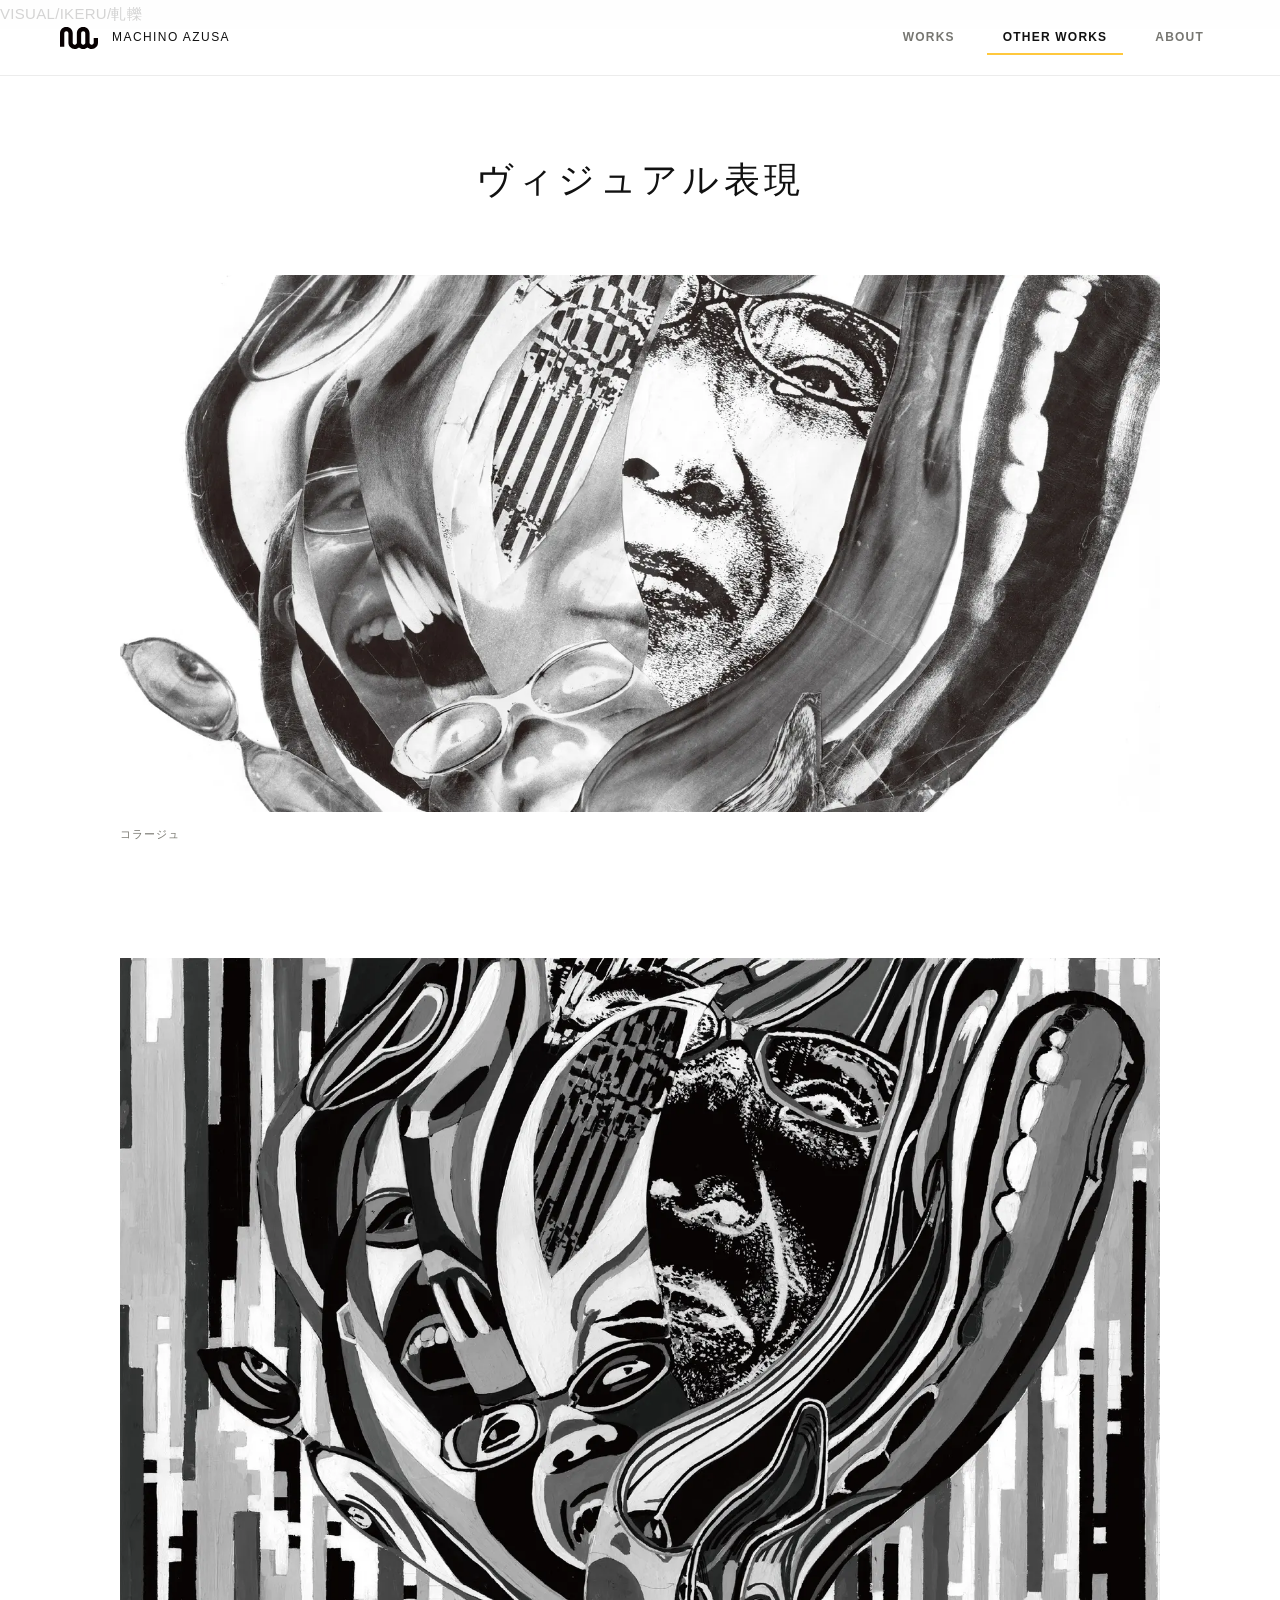
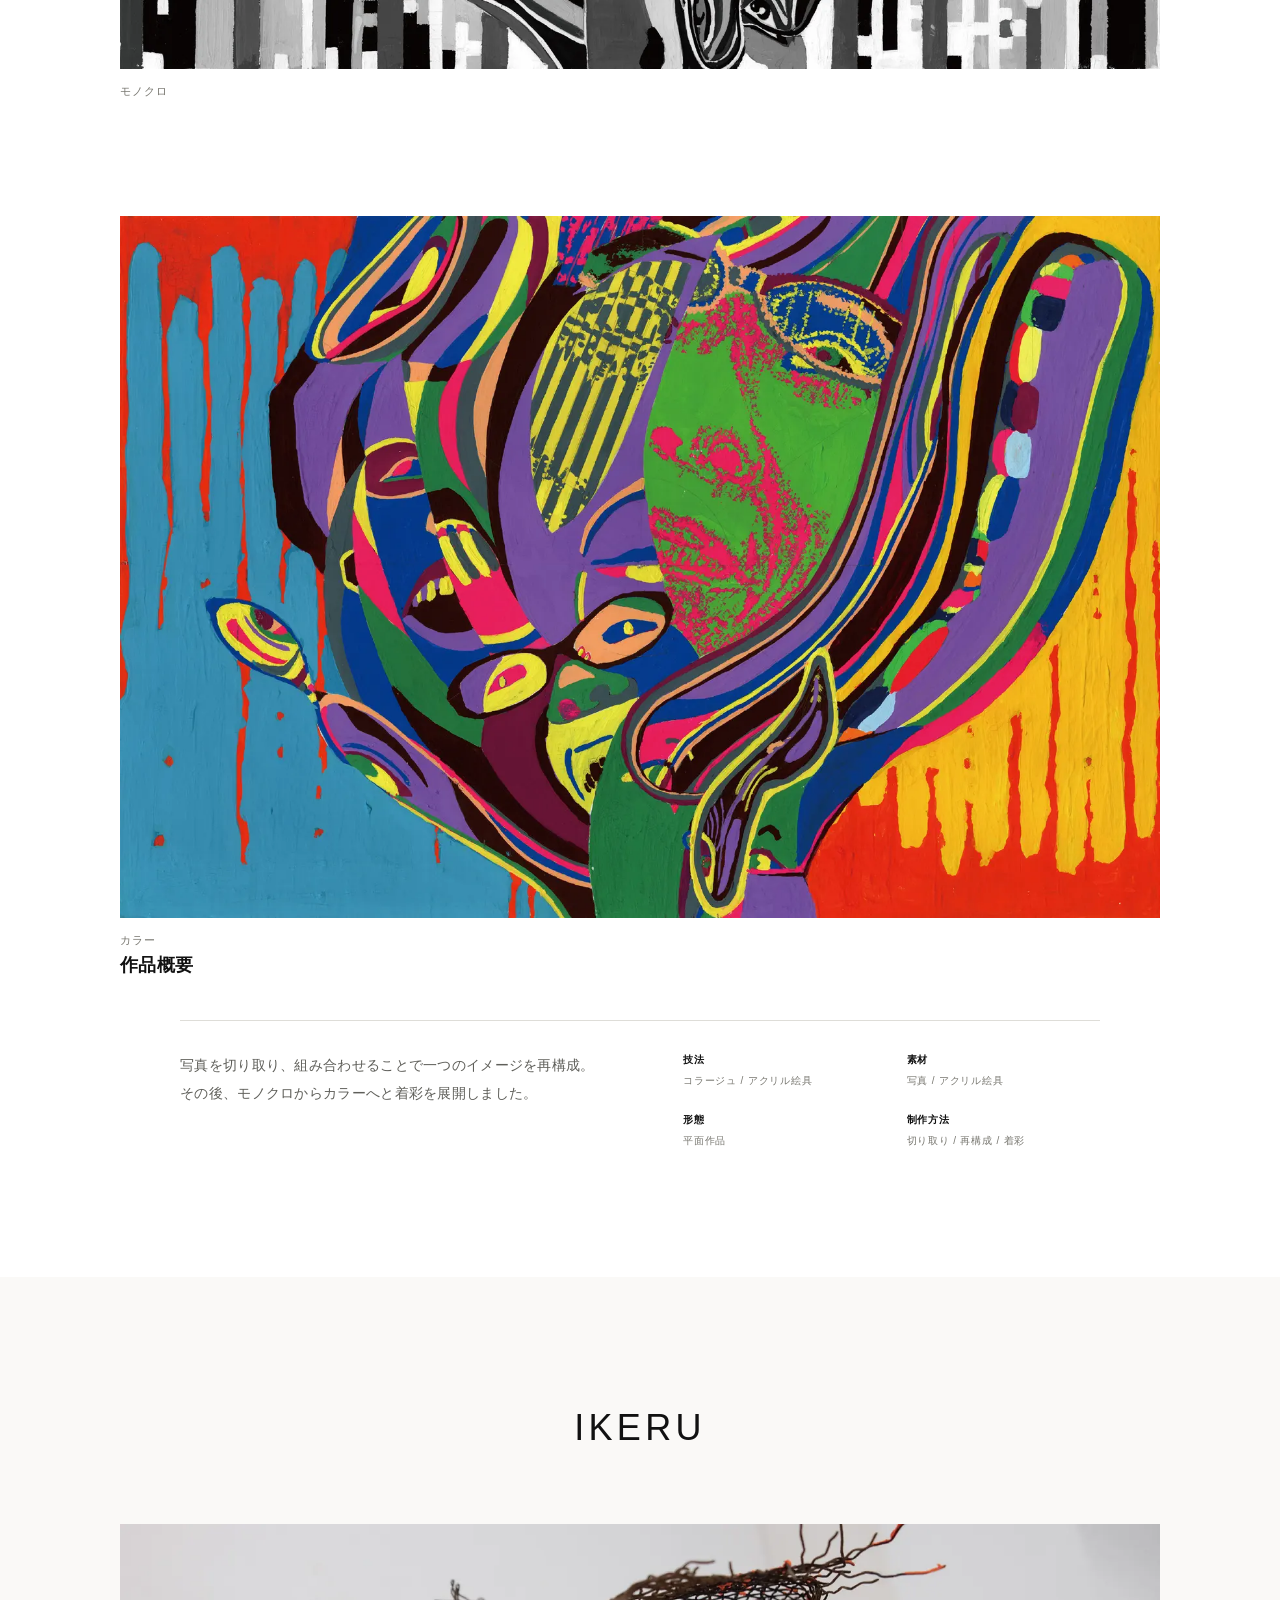
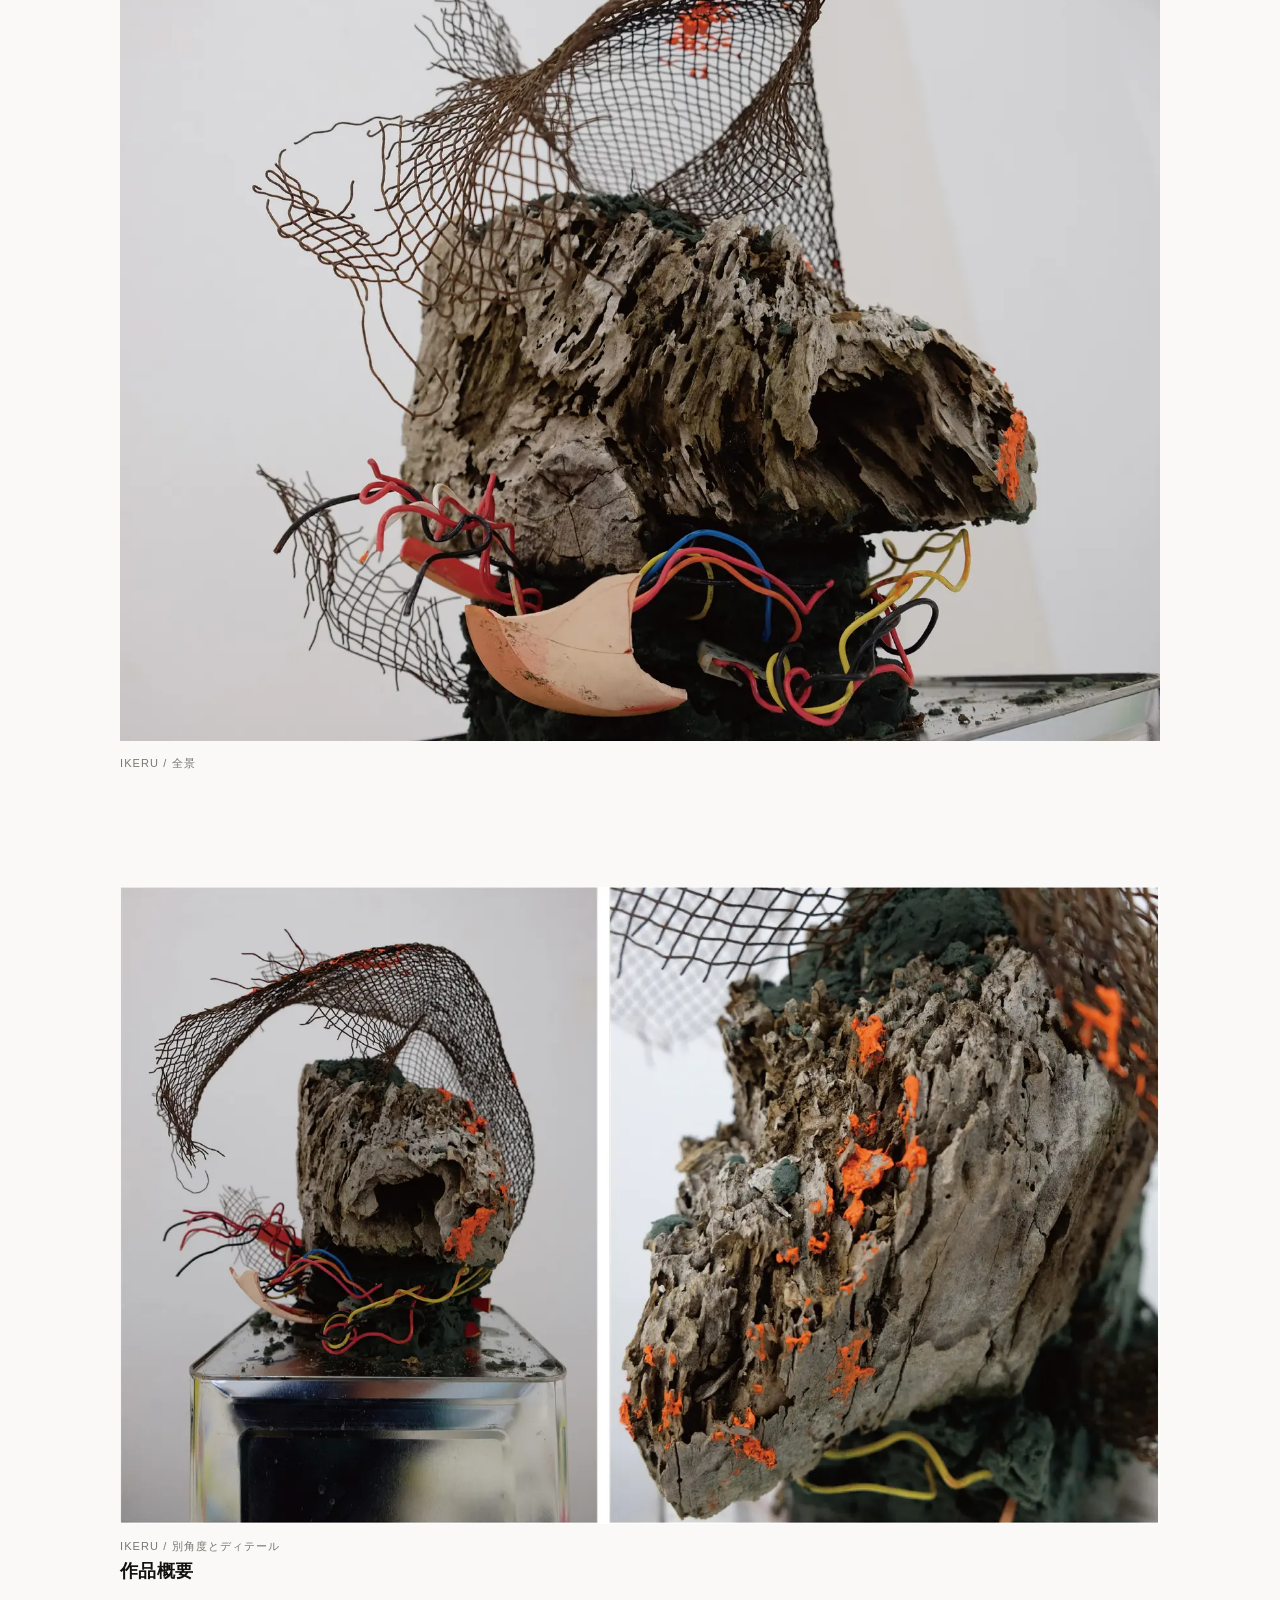
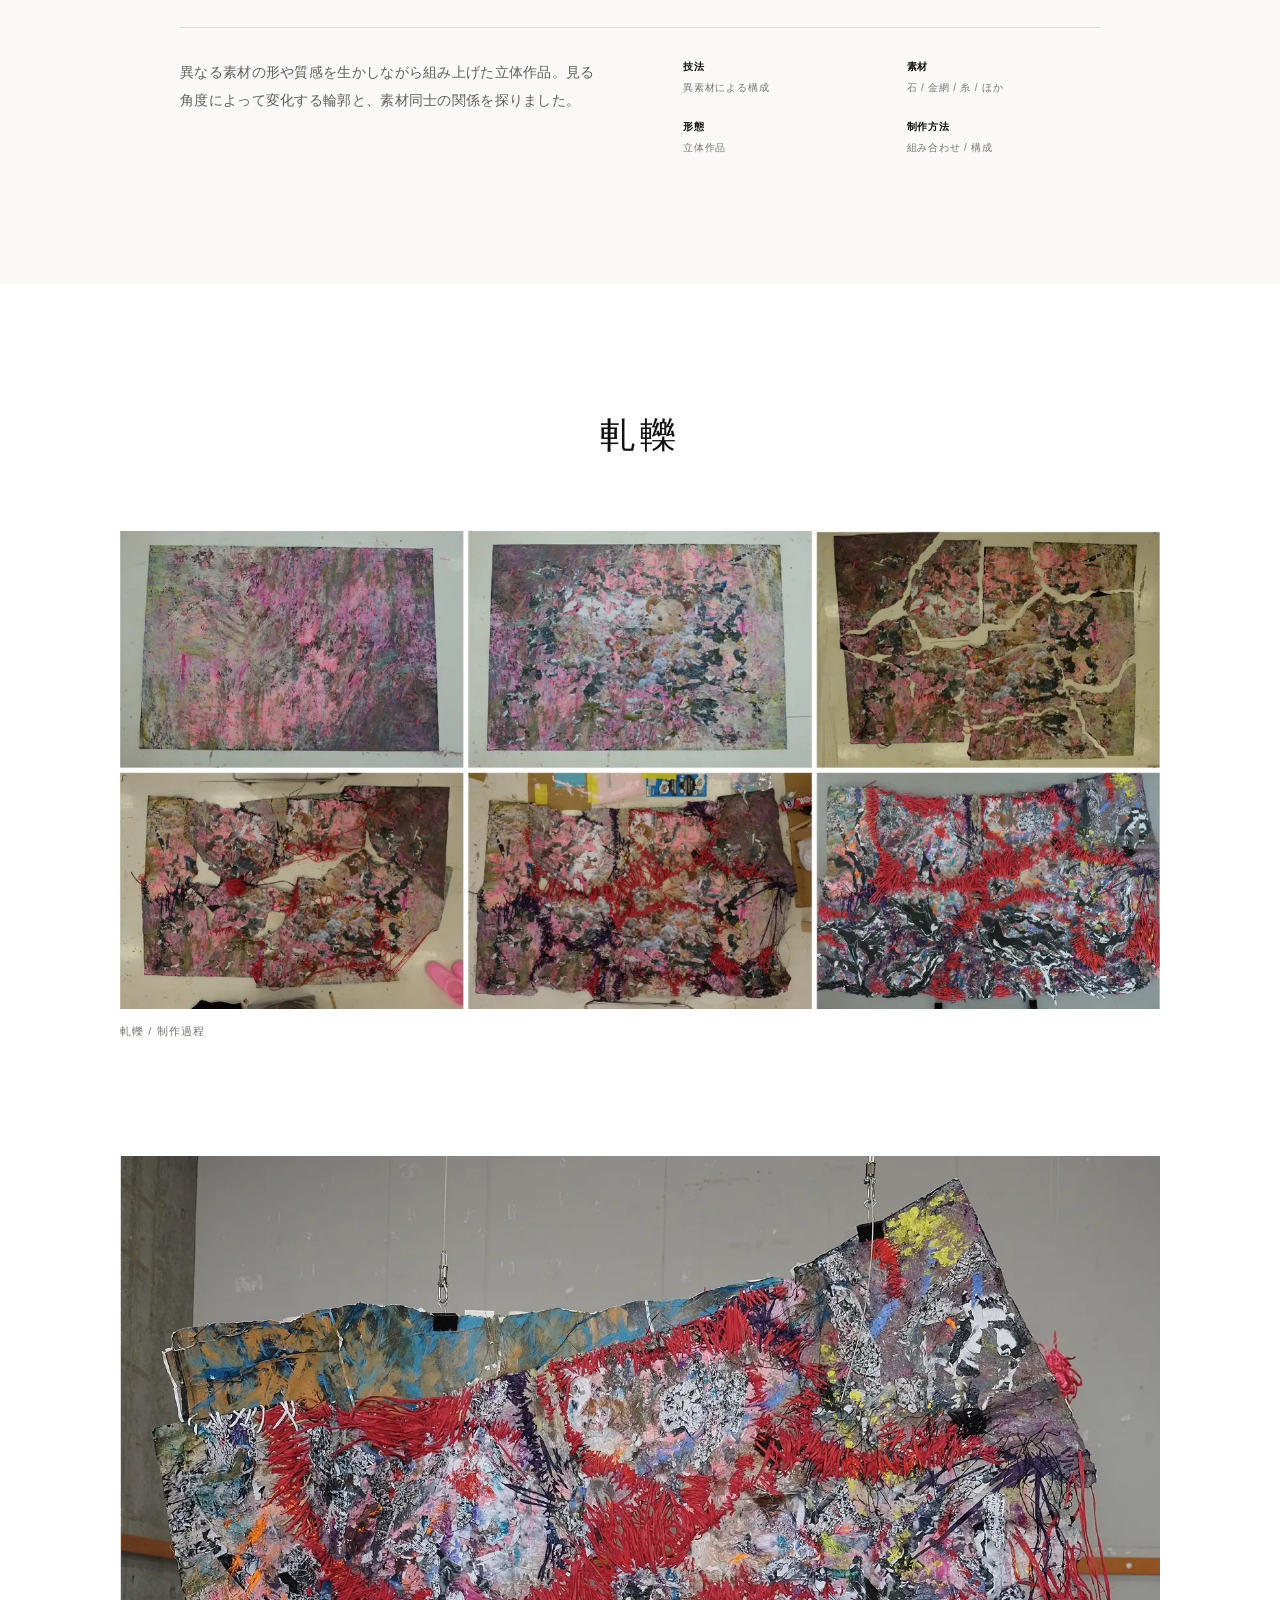
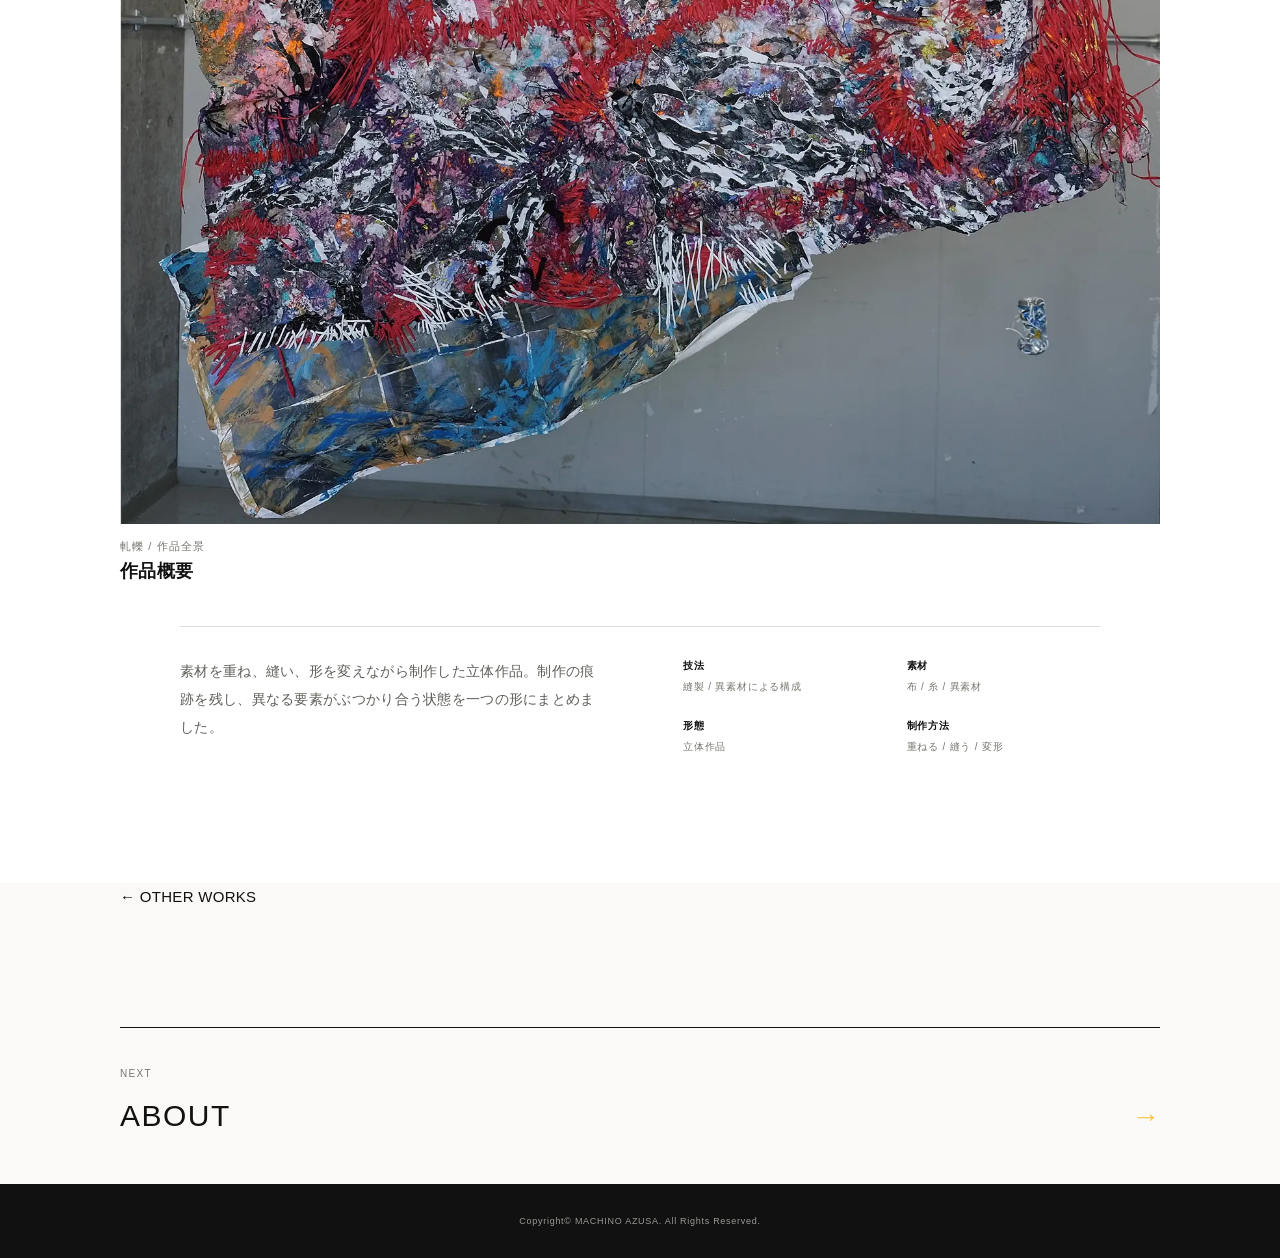
==== commit 7461fc30: "Add files via upload" ====
--- a/other-works.html
+++ b/other-works.html
@@ -12,32 +12,65 @@
 
 <section class="chapter other-work-chapter" id="atsureki"><div class="inner"><div class="chapter-head"><h2>軋轢</h2></div>
 <div class="gallery large-sequence"><figure><div class="landscape"><img src="portfolio-assets/atsureki-process.webp" alt="軋轢の制作過程を示す6枚の写真"></div><figcaption>軋轢 / 制作過程</figcaption></figure><figure><div class="landscape"><img src="portfolio-assets/atsureki.webp" alt="立体作品 軋轢"></div><figcaption>軋轢 / 作品全景</figcaption></figure></div><div class="work-overview overview-format"><h3 class="work-summary-title">作品概要</h3><div class="project-deck"><p>素材を重ね、縫い、形を変えながら制作した立体作品。制作の痕跡を残し、異なる要素がぶつかり合う状態を一つの形にまとめました。</p><div class="project-facts"><span><b>技法</b>縫製 / 異素材による構成</span><span><b>素材</b>布 / 糸 / 異素材</span><span><b>形態</b>立体作品</span><span><b>制作方法</b>重ねる / 縫う / 変形</span></div></div></div></div></section>
-<div class="inner detail-end-nav"><a class="back-link" href="index.html#other-works">← OTHER WORKS</a><a class="next-link" href="index.html#about"><div><small>NEXT</small><br><strong>ABOUT</strong></div><span>→</span></a></div></main><footer class="footer"><button class="page-top" type="button" aria-label="ページ上部へ戻る"><svg viewBox="0 0 24 28" aria-hidden="true"><path d="M12 26V3M4 11l8-8 8 8"/></svg></button><div>Copyright&copy; MACHINO AZUSA. All Rights Reserved.</div></footer><script src="detail-lightbox.js"></script><script>const b=document.querySelector('.menu-button'),n=document.querySelector('#detailNav'),t=document.querySelector('.page-top');
-function setMenu(open){
-  n.classList.toggle('open',open);
-  b.classList.toggle('open',open);
-  b.setAttribute('aria-expanded',String(open));
-  b.setAttribute('aria-label',open?'メニューを閉じる':'メニューを開く');
-  document.body.classList.toggle('menu-open',open);
-}
-b.onclick=()=>setMenu(!n.classList.contains('open'));
-n.querySelectorAll('a').forEach(link=>link.addEventListener('click',()=>setMenu(false)));
-document.addEventListener('keydown',e=>{if(e.key==='Escape'&&n.classList.contains('open')){setMenu(false);b.focus();}});
-window.addEventListener('scroll',()=>t.classList.toggle('is-visible',window.scrollY>420),{passive:true});t.onclick=()=>window.scrollTo({top:0,behavior:'smooth'});
-const mobileHeader=document.querySelector('.site-header');let lastMobileY=window.scrollY;
-window.addEventListener('scroll',()=>{if(window.innerWidth>760||document.body.classList.contains('menu-open')){mobileHeader.classList.remove('mobile-hidden');lastMobileY=window.scrollY;return;}const y=window.scrollY;if(y<24||y<lastMobileY-6)mobileHeader.classList.remove('mobile-hidden');else if(y>lastMobileY+6&&y>90)mobileHeader.classList.add('mobile-hidden');lastMobileY=y;},{passive:true});
-const otherLinks=[...document.querySelectorAll('.other-page-jump [data-other-link]')];
-const otherSections=otherLinks.map(link=>document.getElementById(link.dataset.otherLink)).filter(Boolean);
-function updateOtherSwitcher(){
-  if(!otherLinks.length||!otherSections.length)return;
-  const pivot=window.scrollY+Math.min(window.innerHeight*.38,320);
-  let active=otherSections[0].id;
-  otherSections.forEach(section=>{if(section.offsetTop<=pivot)active=section.id;});
-  otherLinks.forEach(link=>{
-    if(link.dataset.otherLink===active)link.setAttribute('aria-current','location');
-    else link.removeAttribute('aria-current');
-  });
-}
-window.addEventListener('scroll',updateOtherSwitcher,{passive:true});
-window.addEventListener('load',updateOtherSwitcher);
-updateOtherSwitcher();</script></body></html>
+<div class="inner detail-end-nav"><a class="back-link" href="index.html#other-works">← OTHER WORKS</a><a class="next-link" href="index.html#about"><div><small>NEXT</small><br><strong>ABOUT</strong></div><span>→</span></a></div></main><footer class="footer"><button class="page-top" type="button" aria-label="ページ上部へ戻る"><svg viewBox="0 0 24 28" aria-hidden="true"><path d="M12 26V3M4 11l8-8 8 8"/></svg></button><div>Copyright&copy; MACHINO AZUSA. All Rights Reserved.</div></footer><script src="detail-lightbox.js"></script><script>
+(()=>{
+  const b=document.querySelector('.menu-button');
+  const n=document.querySelector('#detailNav');
+  const t=document.querySelector('.page-top');
+  const header=document.querySelector('.site-header');
+
+  function setMenu(open){
+    if(!b||!n)return;
+    n.classList.toggle('open',open);
+    b.classList.toggle('open',open);
+    b.setAttribute('aria-expanded',String(open));
+    b.setAttribute('aria-label',open?'メニューを閉じる':'メニューを開く');
+    document.body.classList.toggle('menu-open',open);
+    if(open&&header)header.classList.remove('mobile-hidden');
+  }
+  if(b&&n){
+    b.addEventListener('click',()=>setMenu(!n.classList.contains('open')));
+    n.querySelectorAll('a').forEach(a=>a.addEventListener('click',()=>setMenu(false)));
+  }
+  document.addEventListener('keydown',e=>{if(e.key==='Escape'&&n?.classList.contains('open')){setMenu(false);b.focus();}});
+
+  function updateTop(){if(t)t.classList.toggle('is-visible',window.scrollY>320);}
+  updateTop();
+  window.addEventListener('scroll',updateTop,{passive:true});
+  if(t)t.addEventListener('click',()=>window.scrollTo({top:0,behavior:'smooth'}));
+
+  let lastY=window.scrollY;
+  function updateHeader(){
+    if(!header)return;
+    if(window.innerWidth>760||document.body.classList.contains('menu-open')){header.classList.remove('mobile-hidden');lastY=window.scrollY;return;}
+    const y=window.scrollY;
+    if(y<24||y<lastY-6)header.classList.remove('mobile-hidden');
+    else if(y>lastY+6&&y>90)header.classList.add('mobile-hidden');
+    lastY=y;
+  }
+  window.addEventListener('scroll',updateHeader,{passive:true});
+
+  const links=[...document.querySelectorAll('.section-jump a[href^="#"]')];
+  const sections=links.map(a=>document.querySelector(a.getAttribute('href'))).filter(Boolean);
+  function updateSwitcher(){
+    if(!links.length||!sections.length)return;
+    const pivot=window.scrollY+90;
+    let current=sections[0];
+    sections.forEach(s=>{if(s.offsetTop<=pivot)current=s;});
+    links.forEach(a=>{
+      const active=a.getAttribute('href')==='#'+current.id;
+      if(active)a.setAttribute('aria-current','location');else a.removeAttribute('aria-current');
+    });
+  }
+  updateSwitcher();
+  window.addEventListener('scroll',updateSwitcher,{passive:true});
+
+  links.forEach(a=>a.addEventListener('click',e=>{
+    const target=document.querySelector(a.getAttribute('href'));
+    if(!target)return;
+    e.preventDefault();
+    const top=target.getBoundingClientRect().top+window.scrollY-58;
+    window.scrollTo({top,behavior:'smooth'});
+  }));
+})();
+</script></body></html>
--- a/detail-v2.css
+++ b/detail-v2.css
@@ -13,7 +13,6 @@
 .site-header{height:76px;background:rgba(255,255,255,.82);border-bottom:1px solid rgba(17,17,17,.08)}
 .site-header .inner{max-width:1240px}
 .home-mark{align-items:flex-end;gap:14px;font-size:12px;font-weight:400;letter-spacing:.12em}
-.home-mark span{display:inline-block;transform:translateY(3px)}
 .home-mark img{width:38px;height:22px}
 .detail-nav{gap:16px}
 .detail-nav a{padding:10px 16px;font:600 12px/1 var(--mono);letter-spacing:.1em;color:#767671;border-bottom:2px solid transparent}
@@ -126,1125 +125,147 @@
 
 .concept-chapter .chapter-head{margin-bottom:0}
 
-/* Final visual refinements */
-.hero-image.compact{aspect-ratio:16/9;display:flex;align-items:center;justify-content:center}
-.hero-image.compact.hero-logo img{margin:0 auto}
-.process-sequence{max-width:320px;gap:4px}
-@media(max-width:980px) and (min-width:761px){.process-sequence{max-width:300px;gap:4px}}
-@media(max-width:760px){.hero-image.compact{aspect-ratio:16/9}.process-sequence{max-width:200px;gap:4px}}
-
-@media(min-width:761px){
-  .process-sequence{
-    grid-template-columns:repeat(2,minmax(0,1fr));
-    max-width:720px;
-    gap:28px 24px;
-  }
-  .process-sequence img{
-    aspect-ratio:8/5;
-  }
-  .process-sequence figcaption{
-    padding-top:6px;
+
+/* ==========================================================================
+   MOBILE FINISH v2 — detail pages
+   Keep the page header / internal navigation visible as before.
+   ========================================================================== */
+@media (max-width:760px){
+
+  html,body,main{
+    overflow-x:hidden!important;
+  }
+
+  /* Full-width artwork without 100vw breakout.
+     .inner has 24px side padding on mobile, so cancel only that padding here. */
+  .gallery{
+    width:calc(100% + 48px)!important;
+    margin-left:-24px!important;
+    margin-right:-24px!important;
+  }
+
+  .gallery figure{
+    width:100%!important;
+    max-width:100%!important;
+    margin-left:0!important;
+    margin-right:0!important;
+  }
+
+  .gallery figcaption{
+    padding-left:24px!important;
+    padding-right:24px!important;
+    text-align:center!important;
+  }
+
+  /* Make lightbox images genuinely large on phones. */
+  .image-lightbox{
+    padding:58px 6px 12px!important;
+  }
+
+  .image-lightbox-media>img{
+    width:auto!important;
+    height:auto!important;
+    max-width:calc(100vw - 12px)!important;
+    max-height:84vh!important;
+  }
+
+  .image-lightbox-media>.variation-board,
+  .image-lightbox-media>.mono-board,
+  .image-lightbox-media>.logo-board{
+    width:calc(100vw - 12px)!important;
+    max-width:calc(100vw - 12px)!important;
+  }
+
+  /* Mobile already has header navigation + back-to-top. */
+  .next-link{
+    display:none!important;
+  }
+
+  .page-top{
+    width:40px!important;
+    height:46px!important;
   }
 }
-@media(max-width:760px){
-  .process-sequence{
-    max-width:210px;
-    gap:6px;
-  }
+
+
+/* ==========================================================================\n   MOBILE COMPLETE FIX — detail pages only. Desktop is untouched.\n   ========================================================================== */
+@media (max-width:760px){
+  html,body,main{overflow-x:hidden!important;}
+
+  /* Site header: normal at page top; JS hides it while scrolling down. */
+  .site-header{z-index:90!important;transition:transform .3s ease,opacity .3s ease!important;}
+  .site-header.mobile-hidden{transform:translateY(-105%)!important;opacity:0!important;pointer-events:none!important;}
+
+  /* Restore clean hamburger menu. */
+  .detail-nav{
+    position:fixed!important;inset:64px 0 0!important;z-index:85!important;
+    padding:36px 28px!important;background:#fff!important;
+    display:none!important;flex-direction:column!important;align-items:stretch!important;gap:0!important;
+  }
+  .detail-nav.open{display:flex!important;}
+  .detail-nav a{width:100%!important;padding:18px 0!important;font-size:12px!important;border-bottom:1px solid var(--line)!important;}
+  body.menu-open{overflow:hidden!important;}
+  body.menu-open .works-page-jump{visibility:hidden!important;}
+
+  /* Restore the MACHINO/ADJAS and VISUAL/IKERU/軋轢 switchers. */
+  .works-page-jump{
+    display:block!important;position:sticky!important;top:0!important;z-index:70!important;
+    width:100%!important;margin-top:64px!important;background:rgba(255,255,255,.98)!important;
+    border-bottom:1px solid var(--line)!important;
+  }
+  .section-jump{
+    min-height:58px!important;padding:0 16px!important;display:flex!important;align-items:center!important;justify-content:center!important;
+    gap:18px!important;white-space:nowrap!important;overflow-x:auto!important;-webkit-overflow-scrolling:touch!important;scrollbar-width:none!important;
+  }
+  .section-jump::-webkit-scrollbar{display:none!important;}
+  .section-jump a{
+    position:relative!important;display:inline-flex!important;align-items:center!important;min-height:58px!important;
+    font:500 12px/1 var(--mono)!important;letter-spacing:.10em!important;color:#77766f!important;
+  }
+  .section-jump a[aria-current="location"]{color:var(--ink)!important;}
+  .section-jump a[aria-current="location"]::after{
+    content:""!important;position:absolute!important;left:0!important;right:0!important;bottom:0!important;height:2px!important;background:var(--accent)!important;
+  }
+  .section-jump span{color:#aaa9a4!important;}
+
+  /* Switcher is now in normal flow, so don't reserve another header-height block. */
+  .project-hero{padding-top:54px!important;}
+  .work-project{scroll-margin-top:58px!important;}
+  .chapter[id]{scroll-margin-top:58px!important;}
+
+  /* Approved smartphone overview: facts stacked vertically. */
+  .project-deck{grid-template-columns:1fr!important;gap:34px!important;}
+  .project-facts{grid-template-columns:1fr!important;gap:0!important;margin-top:28px!important;}
+  .project-facts span{display:block!important;padding:18px 0!important;border-top:1px solid var(--line)!important;text-align:center!important;}
+  .project-facts span:last-child{border-bottom:1px solid var(--line)!important;}
+  .project-facts b{margin-bottom:8px!important;}
+
+  /* Top logo image: centered and full page width, with the logo itself contained. */
+  .hero-image.compact{
+    width:100%!important;max-width:100%!important;margin-left:auto!important;margin-right:auto!important;aspect-ratio:4/3!important;
+  }
+  .hero-image.compact.hero-logo{display:grid!important;place-items:center!important;}
+  .hero-image.compact.machino-hero-logo img{width:62%!important;height:62%!important;max-width:62%!important;margin:auto!important;object-fit:contain!important;}
+  .hero-image.compact.adjas-hero-logo img{width:62%!important;height:62%!important;max-width:62%!important;margin:auto!important;object-fit:contain!important;}
+
+  /* Detail artwork follows the home-page rule: image edge-to-edge, captions/text inset. */
+  .chapter .gallery{
+    width:calc(100% + 48px)!important;max-width:none!important;margin-left:-24px!important;margin-right:-24px!important;
+    grid-template-columns:1fr!important;gap:54px!important;
+  }
+  .chapter .gallery figure{width:100%!important;max-width:100%!important;margin:0!important;justify-self:stretch!important;}
+  .chapter .gallery img{display:block!important;width:100%!important;max-width:100%!important;height:auto!important;margin:0 auto!important;object-fit:contain!important;}
+  .chapter .gallery .square,.chapter .gallery .landscape{width:100%!important;height:auto!important;aspect-ratio:auto!important;background:transparent!important;}
+  .chapter .gallery figcaption{padding:12px 24px 0!important;text-align:center!important;}
+
+  /* Lightbox: genuinely enlarged, but no page overflow. */
+  .image-lightbox{padding:58px 6px 12px!important;}
+  .image-lightbox-media>img{width:auto!important;height:auto!important;max-width:calc(100vw - 12px)!important;max-height:84vh!important;}
+  .image-lightbox-media>.variation-board,.image-lightbox-media>.mono-board,.image-lightbox-media>.logo-board{
+    width:calc(100vw - 12px)!important;max-width:calc(100vw - 12px)!important;
+  }
+
+  /* Mobile navigation is already available above. */
+  .detail-end-nav{display:none!important;}
+  .page-top{z-index:95!important;right:14px!important;bottom:18px!important;}
 }
-
-
-/* Usability refinement: quiet in-page navigation for long detail pages. */
-.section-jump{display:flex;align-items:center;justify-content:center;gap:10px;margin-top:28px;font:500 9.5px/1.5 var(--mono);letter-spacing:.11em;color:#92918b}
-.section-jump a{padding:4px 2px;border-bottom:1px solid transparent;transition:color .2s ease,border-color .2s ease}
-.section-jump a:hover,.section-jump a:focus-visible{color:var(--ink);border-bottom-color:var(--accent)}
-.section-jump a[aria-current="location"]{color:var(--ink)}
-.detail-end-nav{display:flex;align-items:flex-end;justify-content:space-between;gap:36px}
-.detail-end-nav .next-link{flex:1;margin-left:auto}
-.back-link{margin-bottom:40px;font:500 10px/1.5 var(--mono);letter-spacing:.12em;color:var(--muted);white-space:nowrap}
-.back-link:hover,.back-link:focus-visible{color:var(--ink)}
-.hero-logo,.hero-logo img{cursor:default!important}
-@media(max-width:760px){
-  .section-jump{margin-top:24px;gap:8px;flex-wrap:wrap;font-size:9px}
-  .detail-end-nav{display:block}
-  .back-link{display:inline-block;margin:0 0 12px}
-  .detail-end-nav .next-link{margin-top:0}
-}
-
-
-/* Final lightbox rules: zoom only content that benefits from close inspection. */
-.process-chapter img,.logo-variations img,.logo-variations .variation-board,.logo-variations .mono-board{cursor:default!important}
-.image-lightbox-media>img[src*="website"],.image-lightbox-media>img[src*="_website"]{max-width:96vw;max-height:94vh}
-@media(min-width:761px){
-  .image-lightbox-media>img[src*="adjas_website"]{height:94vh;width:auto;max-width:96vw}
-}
-@media(max-width:760px){
-  .image-lightbox-media>img[src*="website"],.image-lightbox-media>img[src*="_website"]{max-height:88vh}
-}
-
-
-.works-page-jump{
-  width:min(1180px,calc(100% - 80px));
-  margin:0 auto;
-  padding:84px 0 18px;
-  position:relative;
-  z-index:5;
-}
-.works-page-jump .section-jump{
-  margin:0;
-  display:flex;
-  justify-content:center;
-  align-items:center;
-  gap:1.35em;
-}
-.works-page-jump .section-jump a{
-  pointer-events:auto;
-  position:relative;
-  z-index:6;
-}
-#machino-azusa,
-#adjas{
-  scroll-margin-top:96px;
-}
-.chapter-head .chapter-copy{
-  text-align:left;
-  max-width:760px;
-  margin-left:auto;
-  margin-right:auto;
-}
-@media(max-width:760px){
-  .works-page-jump{
-    width:calc(100% - 40px);
-    padding:72px 0 14px;
-  }
-  #machino-azusa,
-  #adjas{
-    scroll-margin-top:84px;
-  }
-  .chapter-head .chapter-copy{
-    max-width:none;
-  }
-}
-
-.works-page-jump .section-jump{gap:2em;font-size:15px;letter-spacing:.12em}
-.works-page-jump .section-jump a{color:#777;transition:color .2s ease}
-.works-page-jump .section-jump a:first-child{color:#111}
-.works-page-jump .section-jump a:hover{color:#111}
-@media(max-width:760px){.works-page-jump .section-jump{gap:1.4em;font-size:13px;letter-spacing:.08em}}
-
-.project-hero.work-project{
-  background:var(--paper);
-  padding:clamp(92px,8vw,118px) 0 clamp(34px,3vw,46px);
-}
-.hero-image.compact.hero-logo{
-  width:min(660px,calc(100% - 80px));
-  aspect-ratio:16/9;
-  margin:0 auto clamp(72px,7vw,96px);
-  background:var(--white);
-}
-.hero-image.compact.machino-hero-logo img{width:46%;height:46%}
-.hero-image.compact.adjas-hero-logo img{width:54%;height:54%}
-@media(max-width:760px){
-  .project-hero.work-project{padding:72px 0 28px}
-  .hero-image.compact.hero-logo{
-    width:calc(100% - 48px);
-    margin-bottom:58px;
-  }
-  .hero-image.compact.machino-hero-logo img{width:50%;height:50%}
-  .hero-image.compact.adjas-hero-logo img{width:58%;height:58%}
-}
-
-
-.works-page-jump{
-  position:sticky;
-  top:76px;
-  z-index:40;
-  width:100%;
-  margin:76px 0 0;
-  padding:11px 24px 10px;
-  background:rgba(250,249,247,.97);
-  border-top:1px solid rgba(17,17,17,.06);
-  border-bottom:1px solid rgba(17,17,17,.08);
-}
-.works-page-jump .section-jump{
-  margin:0;
-  display:flex;
-  align-items:center;
-  justify-content:center;
-  gap:2.6em;
-  font-size:18px;
-  line-height:1.4;
-  letter-spacing:.12em;
-}
-.works-page-jump .section-jump > span{
-  color:#aaa9a4;
-}
-.works-page-jump .section-jump a{
-  position:relative;
-  padding:5px 0 6px;
-  color:#666560;
-  border-bottom:1px solid transparent;
-  transition:color .18s ease,border-color .18s ease;
-}
-.works-page-jump .section-jump a:hover,
-.works-page-jump .section-jump a:focus-visible{
-  color:#111;
-  border-bottom-color:#111;
-}
-.works-page-jump .section-jump a[aria-current="location"]{
-  color:#111;
-  border-bottom-color:#111;
-}
-#machino-azusa,
-#adjas{
-  scroll-margin-top:132px;
-}
-@media(max-width:760px){
-  .works-page-jump{
-    top:64px;
-    margin-top:64px;
-    padding:9px 16px 8px;
-  }
-  .works-page-jump .section-jump{
-    gap:1.65em;
-    font-size:15px;
-    letter-spacing:.08em;
-  }
-  #machino-azusa,
-  #adjas{
-    scroll-margin-top:112px;
-  }
-}
-
-
-/* final adjustments: restrained project switchers */
-.works-page-jump .section-jump{
-  gap:2.35em;
-  font-size:15px;
-}
-.works-page-jump .section-jump a{
-  color:#777671;
-}
-.works-page-jump .section-jump a:hover,
-.works-page-jump .section-jump a:focus-visible{
-  color:#111;
-  border-bottom-color:#d7b72f;
-}
-.works-page-jump .section-jump a[aria-current="location"]{
-  color:#111;
-  border-bottom-color:#d7b72f;
-}
-
-/* More breathing room between Japanese chapter heading and English label. */
-.process-chapter .chapter-head h2 + .eyebrow{
-  margin-top:24px;
-  margin-bottom:15px;
-}
-
-/* Combination logos in the intro cards. */
-.hero-image.compact.machino-hero-logo img{
-  width:68%;
-  height:68%;
-}
-.hero-image.compact.adjas-hero-logo img{
-  width:66%;
-  height:66%;
-}
-
-/* OTHER WORKS follows the same switcher language as WORKS. */
-.other-page-jump{
-  margin-bottom:0;
-}
-.project-hero.other-project{
-  background:var(--paper);
-  padding:clamp(76px,7vw,102px) 0 clamp(58px,5vw,76px);
-}
-.other-work-chapter{
-  scroll-margin-top:132px;
-}
-.other-work-chapter .chapter-head h2 + .work-summary-label{
-  margin-top:24px;
-  margin-bottom:15px;
-}
-
-@media(max-width:760px){
-  .works-page-jump .section-jump{
-    gap:1.55em;
-    font-size:13px;
-  }
-  .hero-image.compact.machino-hero-logo img{
-    width:74%;
-    height:74%;
-  }
-  .hero-image.compact.adjas-hero-logo img{
-    width:72%;
-    height:72%;
-  }
-  .project-hero.other-project{
-    padding:58px 0 46px;
-  }
-  .other-work-chapter{
-    scroll-margin-top:112px;
-  }
-}
-
-
-.works-page-jump .section-jump{
-  gap:2.1em;
-  font-size:13px;
-  letter-spacing:.12em;
-}
-.works-page-jump .section-jump a{
-  padding-bottom:8px;
-  border-bottom-width:1px;
-}
-.works-page-jump .section-jump a[aria-current="location"]{
-  border-bottom-color:#d7b72f;
-}
-@media(max-width:760px){
-  .works-page-jump .section-jump{
-    gap:1.45em;
-    font-size:12px;
-    letter-spacing:.1em;
-  }
-}
-
-
-#machino-azusa .chapter-head h2,
-#adjas .chapter-head h2{
-  margin-bottom:0;
-}
-#machino-azusa .chapter-head h2 + .eyebrow,
-#adjas .chapter-head h2 + .eyebrow{
-  display:block;
-  margin-top:22px;
-  margin-bottom:18px;
-}
-#machino-azusa .chapter-head .eyebrow + .chapter-copy,
-#adjas .chapter-head .eyebrow + .chapter-copy{
-  margin-top:0;
-}
-
-@media(max-width:760px){
-  #machino-azusa .chapter-head h2 + .eyebrow,
-  #adjas .chapter-head h2 + .eyebrow{
-    margin-top:18px;
-    margin-bottom:14px;
-  }
-}
-
-
-/* OTHER WORKS: "作品概要" is a real subsection heading, not an eyebrow/subtitle. */
-.other-work-chapter .work-summary-title{
-  margin:42px 0 18px;
-  font-size:clamp(17px,1.35vw,20px);
-  line-height:1.5;
-  font-weight:500;
-  letter-spacing:.08em;
-  color:#171717;
-}
-.other-work-chapter .work-summary-title + .chapter-copy{
-  margin-top:0;
-}
-@media(max-width:760px){
-  .other-work-chapter .work-summary-title{
-    margin-top:32px;
-    margin-bottom:14px;
-    font-size:16px;
-  }
-}
-
-
-/* OTHER WORKS overall overview */
-.other-overview{
-  padding:0 0 clamp(72px,7vw,104px);
-}
-.other-overview .overview-head{
-  max-width:760px;
-}
-.other-overview .overview-head h2{
-  margin:0 0 24px;
-}
-.other-overview .overview-head p{
-  margin:0;
-  max-width:720px;
-  line-height:2;
-}
-.other-overview .overview-meta{
-  display:grid;
-  grid-template-columns:repeat(4,minmax(0,1fr));
-  gap:24px;
-  margin:42px 0 0;
-}
-.other-overview .overview-meta div{
-  min-width:0;
-}
-.other-overview .overview-meta dt{
-  margin-bottom:10px;
-  font-size:11px;
-  letter-spacing:.12em;
-  color:#85827b;
-}
-.other-overview .overview-meta dd{
-  margin:0;
-  font-size:13px;
-  line-height:1.6;
-}
-@media(max-width:760px){
-  .other-overview .overview-meta{
-    grid-template-columns:repeat(2,minmax(0,1fr));
-    gap:24px 18px;
-    margin-top:32px;
-  }
-}
-
-
-/* per-work overview grid */
-.work-overview{
-  margin-top:38px;
-  padding-top:34px;
-  border-top:1px solid var(--line);
-}
-.work-overview .work-summary-title{
-  margin:0 0 30px;
-  text-align:center;
-}
-.work-overview-grid{
-  display:grid;
-  grid-template-columns:minmax(0,1.2fr) minmax(360px,.9fr);
-  gap:clamp(48px,7vw,96px);
-  align-items:start;
-}
-.work-overview-grid .chapter-copy{
-  margin:0;
-  max-width:680px;
-}
-.work-overview-grid .overview-meta{
-  display:grid;
-  grid-template-columns:repeat(2,minmax(0,1fr));
-  gap:28px 34px;
-  margin:0;
-}
-.work-overview-grid .overview-meta dt{
-  margin-bottom:8px;
-  font-size:11px;
-  font-weight:600;
-  letter-spacing:.1em;
-}
-.work-overview-grid .overview-meta dd{
-  margin:0;
-  font-size:13px;
-  line-height:1.65;
-  color:var(--muted);
-}
-@media(max-width:760px){
-  .work-overview{
-    margin-top:28px;
-    padding-top:26px;
-  }
-  .work-overview .work-summary-title{
-    margin-bottom:22px;
-  }
-  .work-overview-grid{
-    grid-template-columns:1fr;
-    gap:28px;
-  }
-  .work-overview-grid .overview-meta{
-    gap:22px 18px;
-  }
-}
-
-
-/* OTHER WORKS final rhythm:
-   each work owns its overview; spacing follows the calmer detail-page rhythm */
-.other-work-chapter .chapter-head{
-  margin-bottom:clamp(54px,5vw,76px);
-}
-.other-work-chapter .chapter-head h2{
-  margin-bottom:0;
-}
-
-.other-work-chapter .work-overview{
-  margin-top:0;
-  padding-top:clamp(42px,4.5vw,62px);
-  border-top:1px solid var(--line);
-}
-
-.other-work-chapter .work-overview .work-summary-title{
-  margin:0 0 clamp(42px,4vw,58px);
-  text-align:center;
-  font-size:clamp(20px,1.65vw,26px);
-  font-weight:400;
-  letter-spacing:.08em;
-}
-
-.other-work-chapter .work-overview-grid{
-  grid-template-columns:minmax(0,1.08fr) minmax(420px,.92fr);
-  gap:clamp(72px,8vw,118px);
-  align-items:start;
-  margin-bottom:clamp(68px,6vw,96px);
-}
-
-.other-work-chapter .work-overview-grid .chapter-copy{
-  line-height:2;
-}
-
-.other-work-chapter .work-overview-grid .overview-meta{
-  gap:34px 46px;
-}
-
-.other-work-chapter .work-overview-grid .overview-meta dt{
-  margin-bottom:12px;
-}
-
-@media(max-width:760px){
-  .other-work-chapter .chapter-head{
-    margin-bottom:38px;
-  }
-  .other-work-chapter .work-overview{
-    padding-top:32px;
-  }
-  .other-work-chapter .work-overview .work-summary-title{
-    margin-bottom:30px;
-    font-size:18px;
-  }
-  .other-work-chapter .work-overview-grid{
-    grid-template-columns:1fr;
-    gap:32px;
-    margin-bottom:54px;
-  }
-}
-/* OTHER WORKS: use the approved MACHINO AZUSA overview as the master layout */
-.other-work-chapter .overview-format{
-  margin-top:0;
-  padding-top:0;
-  border-top:0;
-}
-.other-work-chapter .overview-format .work-summary-title{
-  font-size:clamp(24px,2.88vw,36px);
-  font-weight:400;
-  letter-spacing:.12em;
-  line-height:1.3;
-  text-align:center;
-  margin:0;
-}
-.other-work-chapter .overview-format .project-deck{
-  display:grid;
-  grid-template-columns:minmax(0,1fr) minmax(0,1fr);
-  gap:clamp(48px,7vw,86px);
-  max-width:920px;
-  margin:38px auto 0;
-  padding-top:30px;
-  border-top:1px solid var(--line);
-}
-.other-work-chapter .overview-format .project-deck>p{
-  margin:0;
-  max-width:none;
-  color:#5f5f5a;
-  font-size:14px;
-  line-height:2;
-  text-align:left;
-}
-.other-work-chapter .overview-format .project-facts{
-  display:grid;
-  grid-template-columns:repeat(2,minmax(0,1fr));
-  gap:22px 30px;
-  margin:0;
-  font:500 10px/1.7 var(--mono);
-  letter-spacing:.08em;
-  color:var(--muted);
-}
-.other-work-chapter .overview-format .project-facts b{
-  display:block;
-  color:var(--ink);
-  font-weight:600;
-  margin-bottom:4px;
-}
-.other-work-chapter .overview-format + .gallery{
-  margin-top:clamp(72px,7vw,104px);
-}
-@media(max-width:760px){
-  .other-work-chapter .overview-format .work-summary-title{font-size:clamp(23px,7.5vw,30px)}
-  .other-work-chapter .overview-format .project-deck{grid-template-columns:1fr;gap:34px;margin-top:26px;padding-top:22px}
-  .other-work-chapter .overview-format .project-facts{grid-template-columns:repeat(2,minmax(0,1fr));gap:18px 20px}
-  .other-work-chapter .overview-format + .gallery{margin-top:54px}
-}
-
-
-/* usability pass — keep all three pages feeling like one site */
-body.menu-open{overflow:hidden}
-
-/* Detail-page navigation should feel clickable without adding visual noise. */
-.detail-nav a{
-  min-height:36px;
-  display:flex;
-  align-items:center;
-}
-
-/* Page-internal switchers: slightly larger hit area while keeping the restrained look. */
-.works-page-jump .section-jump a{
-  padding:8px 2px 9px;
-}
-
-/* OTHER WORKS overview uses the MACHINO AZUSA overview as the master. */
-.other-work-chapter .overview-format{
-  margin:0;
-  padding:0;
-  border:0;
-}
-.other-work-chapter .overview-format .work-summary-title{
-  font-size:clamp(24px,2.88vw,36px);
-  font-weight:400;
-  letter-spacing:.12em;
-  line-height:1.3;
-  text-align:center;
-  margin:0;
-}
-.other-work-chapter .overview-format .project-deck{
-  display:grid;
-  grid-template-columns:minmax(0,1fr) minmax(0,1fr);
-  gap:clamp(48px,7vw,86px);
-  max-width:920px;
-  margin:38px auto 0;
-  padding-top:30px;
-  border-top:1px solid var(--line);
-}
-.other-work-chapter .overview-format .project-deck>p{
-  margin:0;
-  max-width:none;
-  color:#5f5f5a;
-  font-size:14px;
-  line-height:2;
-  text-align:left;
-}
-.other-work-chapter .overview-format .project-facts{
-  display:grid;
-  grid-template-columns:repeat(2,minmax(0,1fr));
-  gap:22px 30px;
-  margin:0;
-  font:500 10px/1.7 var(--mono);
-  letter-spacing:.08em;
-  color:var(--muted);
-}
-.other-work-chapter .overview-format .project-facts b{
-  display:block;
-  color:var(--ink);
-  font-weight:600;
-  margin-bottom:4px;
-}
-.other-work-chapter .overview-format + .gallery{
-  margin-top:clamp(72px,7vw,104px);
-}
-
-/* Keep section destinations clear of the fixed header + switcher. */
-.other-work-chapter,
-#machino-azusa,
-#adjas{
-  scroll-margin-top:136px;
-}
-
-@media(max-width:760px){
-  .detail-nav a{min-height:48px}
-  .works-page-jump .section-jump a{padding:9px 3px 10px}
-  .other-work-chapter .overview-format .work-summary-title{
-    font-size:clamp(23px,7.5vw,30px);
-  }
-  .other-work-chapter .overview-format .project-deck{
-    grid-template-columns:1fr;
-    gap:34px;
-    margin-top:26px;
-    padding-top:22px;
-  }
-  .other-work-chapter .overview-format .project-facts{
-    grid-template-columns:repeat(2,minmax(0,1fr));
-    gap:18px 20px;
-  }
-  .other-work-chapter .overview-format + .gallery{
-    margin-top:54px;
-  }
-  .other-work-chapter,
-  #machino-azusa,
-  #adjas{
-    scroll-margin-top:116px;
-  }
-}
-
-
-/* OTHER WORKS is artwork-first: title -> artwork -> overview */
-.other-work-chapter .chapter-head{
-  margin-bottom:clamp(44px,4.8vw,68px);
-}
-.other-work-chapter .gallery.large-sequence{
-  margin-top:0;
-}
-.other-work-chapter .work-overview{
-  margin-top:clamp(72px,7vw,108px);
-  padding-top:clamp(36px,4vw,54px);
-  border-top:1px solid var(--line);
-}
-.other-work-chapter .work-overview .work-summary-title{
-  margin:0 0 clamp(28px,3vw,40px);
-  font-size:clamp(18px,1.5vw,22px);
-  font-weight:400;
-  letter-spacing:.08em;
-  text-align:left;
-}
-.other-work-chapter .work-overview-grid{
-  grid-template-columns:minmax(0,1.05fr) minmax(360px,.95fr);
-  gap:clamp(56px,7vw,96px);
-  margin-bottom:0;
-}
-.other-work-chapter + .other-work-chapter{
-  margin-top:clamp(120px,11vw,168px);
-}
-
-@media(max-width:760px){
-  .other-work-chapter .chapter-head{
-    margin-bottom:34px;
-  }
-  .other-work-chapter .work-overview{
-    margin-top:54px;
-    padding-top:30px;
-  }
-  .other-work-chapter .work-overview .work-summary-title{
-    margin-bottom:24px;
-    font-size:17px;
-  }
-  .other-work-chapter .work-overview-grid{
-    grid-template-columns:1fr;
-    gap:28px;
-  }
-  .other-work-chapter + .other-work-chapter{
-    margin-top:88px;
-  }
-}
-
-.other-work-chapter{
-  padding:clamp(94px,10vw,145px) 0;
-}
-.other-work-chapter + .other-work-chapter{
-  margin-top:0;
-}
-.other-work-chapter .chapter-head{
-  margin-bottom:clamp(48px,6vw,72px);
-}
-.other-work-chapter .work-overview{
-  margin-top:clamp(82px,8vw,118px);
-  padding-top:0;
-  border-top:0;
-}
-.other-work-chapter .work-overview .work-summary-title{
-  margin:0;
-  font-size:clamp(24px,2.88vw,36px);
-  font-weight:400;
-  line-height:1.3;
-  letter-spacing:.12em;
-  text-align:center;
-}
-.other-work-chapter .work-overview .project-deck{
-  display:grid;
-  grid-template-columns:minmax(0,1fr) minmax(0,1fr);
-  gap:clamp(48px,7vw,86px);
-  max-width:920px;
-  margin:38px auto 0;
-  padding-top:30px;
-  border-top:1px solid var(--line);
-}
-.other-work-chapter .work-overview .project-deck>p{
-  margin:0;
-  max-width:none;
-  color:#5f5f5a;
-  font-size:14px;
-  line-height:2;
-  text-align:left;
-}
-.other-work-chapter .work-overview .project-facts{
-  display:grid;
-  grid-template-columns:repeat(2,minmax(0,1fr));
-  gap:22px 30px;
-  margin:0;
-  font:500 10px/1.7 var(--mono);
-  letter-spacing:.08em;
-  color:var(--muted);
-}
-.other-work-chapter .work-overview .project-facts b{
-  display:block;
-  margin-bottom:4px;
-  color:var(--ink);
-  font-weight:600;
-}
-
-/* English labels were removed from WORKS. Keep heading-to-copy rhythm clean. */
-#machino-azusa .chapter-head .chapter-copy,
-#adjas .chapter-head .chapter-copy{
-  margin-top:20px;
-}
-
-@media(max-width:760px){
-  .other-work-chapter{
-    padding:84px 0;
-  }
-  .other-work-chapter .chapter-head{
-    margin-bottom:38px;
-  }
-  .other-work-chapter .work-overview{
-    margin-top:64px;
-    padding-top:0;
-  }
-  .other-work-chapter .work-overview .work-summary-title{
-    margin:0;
-    font-size:clamp(23px,7.5vw,30px);
-  }
-  .other-work-chapter .work-overview .project-deck{
-    grid-template-columns:1fr;
-    gap:34px;
-    margin-top:26px;
-    padding-top:22px;
-  }
-  .other-work-chapter .work-overview .project-facts{
-    grid-template-columns:repeat(2,minmax(0,1fr));
-    gap:18px 20px;
-  }
-}
-
-.detail-end-nav .next-link{
-  display:flex;
-  align-items:flex-end;
-  justify-content:flex-start;
-  gap:16px;
-}
-.detail-end-nav .next-link span{
-  flex:0 0 auto;
-  margin-bottom:2px;
-  line-height:1;
-}
-@media(max-width:760px){
-  .detail-end-nav .next-link{gap:12px;}
-}
-
-/* Header divider: softer than the previous black rule */
-.site-header,
-header {
-  border-bottom-color: #e3e3e3 !important;
-}
-
-/* Standard browser pointer on clickable links/cards */
-a[href] {
-  cursor: pointer;
-}
-
-/* Subtle visual feedback on the index work links */
-.portfolio-work-link img {
-  transition: opacity .2s ease;
-}
-.portfolio-work-link:hover img {
-  opacity: .9;
-}
-.portfolio-work-link .portfolio-work-title {
-  text-decoration: underline;
-  text-decoration-color: transparent;
-  text-decoration-thickness: 1px;
-  text-underline-offset: .28em;
-  transition: text-decoration-color .2s ease;
-}
-.portfolio-work-link:hover .portfolio-work-title {
-  text-decoration-color: #e7c800;
-}
-
-#index-works a[href*="works.html"],
-#index-other-works a[href*="other-works.html"],
-.works-grid a[href],
-.other-works-grid a[href],
-.work-card a[href],
-.other-work-card a[href] {
-  cursor: pointer;
-}
-
-#index-works a[href*="works.html"] img,
-#index-other-works a[href*="other-works.html"] img,
-.works-grid a[href] img,
-.other-works-grid a[href] img,
-.work-card a[href] img,
-.other-work-card a[href] img {
-  transition: opacity .2s ease;
-}
-
-#index-works a[href*="works.html"]:hover img,
-#index-other-works a[href*="other-works.html"]:hover img,
-.works-grid a[href]:hover img,
-.other-works-grid a[href]:hover img,
-.work-card a[href]:hover img,
-.other-work-card a[href]:hover img {
-  opacity: .9;
-}
-
-/* Small yellow arrow appears only on hover/focus, beside the project label */
-#index-works a[href*="works.html"] h3::after,
-#index-works a[href*="works.html"] h2::after,
-#index-other-works a[href*="other-works.html"] h3::after,
-#index-other-works a[href*="other-works.html"] h2::after,
-.works-grid a[href] h3::after,
-.other-works-grid a[href] h3::after,
-.work-card a[href] h3::after,
-.other-work-card a[href] h3::after {
-  content: "→";
-  display: inline-block;
-  margin-left: .45em;
-  color: #e7b400;
-  font-weight: 400;
-  opacity: 0;
-  transform: translateX(-4px);
-  transition: opacity .18s ease, transform .18s ease;
-}
-
-#index-works a[href*="works.html"]:hover h3::after,
-#index-works a[href*="works.html"]:hover h2::after,
-#index-other-works a[href*="other-works.html"]:hover h3::after,
-#index-other-works a[href*="other-works.html"]:hover h2::after,
-.works-grid a[href]:hover h3::after,
-.other-works-grid a[href]:hover h3::after,
-.work-card a[href]:hover h3::after,
-.other-work-card a[href]:hover h3::after,
-#index-works a[href*="works.html"]:focus-visible h3::after,
-#index-other-works a[href*="other-works.html"]:focus-visible h3::after {
-  opacity: 1;
-  transform: translateX(0);
-}
-
-.site-header,
-header,
-.header,
-.global-header {
-  border-bottom: 1px solid #e3e3e3 !important;
-}
-
-.site-header,
-header,
-.header,
-.global-header {
-  border-bottom-color: #e3e3e3 !important;
-}
-.site-header::after,
-header::after,
-.header::after,
-.global-header::after {
-  background-color: #e3e3e3 !important;
-  border-color: #e3e3e3 !important;
-}
-
-.application-adjas > figure:first-child{max-width:760px}
-.application-adjas > figure.website-long{max-width:1000px}
-@media(max-width:760px){.application-adjas > figure:first-child,.application-adjas > figure.website-long{max-width:100%}}
-
-
-.is-zoomable{transition:transform .22s ease}
-.is-zoomable:hover{transform:scale(1.012)}
-@media (hover:none){.is-zoomable:hover{transform:none}}
-
-.page-top{width:auto;height:auto;min-width:48px;flex-direction:column;gap:4px;font:500 9px/1 var(--mono);letter-spacing:.12em;}
-.page-top svg{width:16px;height:20px;}
-.page-top span{display:block;}
-@media(max-width:760px){.page-top{right:16px;bottom:18px;width:auto;height:auto;min-width:48px;}}
-
-.page-top{width:36px;height:52px;min-width:0;display:flex;align-items:center;justify-content:center;}
-.page-top svg{width:20px;height:32px;}
-@media(max-width:760px){.page-top{right:16px;bottom:18px;width:40px;height:52px;min-width:0;}.page-top svg{width:20px;height:32px;}}
-
-.application-adjas > figure.website-long{max-width:850px}
-.page-top{height:48px}
-.page-top svg{width:20px;height:28px}
-@media(max-width:760px){
-  .application-adjas > figure.website-long{max-width:100%}
-  .page-top{height:48px}
-  .page-top svg{width:20px;height:28px}
-}
-
-.application-adjas > figure:first-child,
-.application-adjas > figure.website-long{max-width:760px;margin-left:auto;margin-right:auto}
-/* Approved return-arrow proportion: slightly longer than v27, color unchanged. */
-.page-top{height:52px}
-.page-top svg{width:20px;height:32px}
-@media(max-width:760px){
-  .application-adjas > figure:first-child,
-  .application-adjas > figure.website-long{max-width:100%}
-  .page-top{height:52px}
-  .page-top svg{width:20px;height:32px}
-}
-
-
-.page-top{width:36px;height:52px;min-width:0;}
-.page-top svg{width:20px;height:32px;}
-@media(max-width:760px){.page-top{right:16px;bottom:18px;width:40px;height:52px;min-width:0}.page-top svg{width:20px;height:32px}}
-
-
-@keyframes arrowDrift{0%,100%{transform:translateY(-3px)}50%{transform:translateY(5px)}}
-.page-top svg{animation:arrowDrift 1.9s ease-in-out infinite}
-@media (prefers-reduced-motion:reduce){.page-top svg{animation:none!important}}
-
-
-@media(min-width:761px){.site-header{height:68px}}
-.page-top svg{animation:none!important}
-@media(max-width:760px){
-  .gallery figcaption,.gallery.large-sequence figcaption{text-align:center;}
-}
-
-@media(max-width:760px){
-  .chapter-head,
-  .chapter-head h2,
-  .chapter-head p,
-  .chapter-copy,
-  .eyebrow,
-  .process-sequence figure,
-  .process-sequence figcaption,
-  .logo-variations,
-  .logo-variation,
-  .logo-variation h3,
-  .logo-variation figcaption,
-  .gallery figure,
-  .gallery figcaption,
-  .work-overview,
-  .work-overview .work-summary-title,
-  .work-overview .project-deck,
-  .work-overview .project-deck>p,
-  .work-overview .project-facts,
-  .work-overview .project-facts span,
-  .work-overview .project-facts b,
-  .overview,
-  .overview h2,
-  .overview .project-deck,
-  .overview .project-deck>p,
-  .project-facts,
-  .project-facts span,
-  .project-facts b{
-    text-align:center!important;
-  }
-  .process-sequence{margin-left:auto!important;margin-right:auto!important;}
-  .logo-variations,.mono-boards{margin-left:auto!important;margin-right:auto!important;}
-}
-
-/* Final mobile refinements ---------------------------------------------------- */
-@media(max-width:760px){
-  body{font-size:16px;line-height:1.9;}
-  .site-header{transition:transform .28s var(--ease);will-change:transform;}
-  .site-header.mobile-hidden{transform:translateY(-105%);}
-  .home-mark span{display:none;}
-  .home-mark img{width:38px;height:auto;}
-
-  body.menu-open{overflow:hidden;}
-  body.menu-open .site-header{transform:none;will-change:auto;}
-  body.menu-open .home-mark{opacity:0;pointer-events:none;}
-  .detail-nav{
-    position:fixed;inset:0;width:100vw;height:100dvh;min-height:100dvh;max-width:none;
-    margin:0;padding:72px 24px;border:0;background:#fff;
-    display:flex;flex-direction:column;align-items:center;justify-content:center;gap:34px;
-    opacity:0;visibility:hidden;pointer-events:none;transform:none;
-    transition:opacity .2s ease,visibility .2s ease;
-  }
-  .detail-nav.open{opacity:1;visibility:visible;pointer-events:auto;}
-  .detail-nav a{
-    width:auto;min-width:240px;min-height:48px;margin:0;padding:6px 16px;border:0;
-    display:flex;align-items:center;justify-content:center;
-    font-size:21px;line-height:1.3;letter-spacing:.11em;color:#111;text-align:center;
-  }
-  .detail-nav a:first-child,.detail-nav a[aria-current=page]{border:0;color:#111;}
-  .menu-button{display:block;position:relative;z-index:230;width:48px;height:48px;}
-
-  .project-hero{padding-top:116px;padding-bottom:64px;}
-  .project-title{font-size:clamp(27px,8vw,34px);line-height:1.35;}
-  .project-subtitle,.project-lead,.chapter-copy,.overview-head p,
-  .work-overview-grid .chapter-copy,.other-overview .overview-head p{
-    font-size:16px;line-height:2;
-  }
-  .chapter{padding-top:88px;padding-bottom:88px;}
-  .chapter-head{margin-bottom:46px;}
-  .chapter-head h2{font-size:26px;line-height:1.45;}
-  .chapter-head p{font-size:15px;line-height:1.9;margin-top:12px;}
-  .work-overview .work-summary-title,.other-work-chapter .work-summary-title{
-    font-size:22px;line-height:1.6;margin-bottom:34px;
-  }
-  .work-overview-grid{gap:36px;}
-
-  /* Secondary WORKS facts: one quiet vertical column. */
-  .overview .project-facts,
-  .other-work-chapter .work-overview .project-facts,
-  .other-work-chapter .overview-format .project-facts{
-    display:grid;grid-template-columns:1fr;gap:0;width:100%;max-width:620px;margin:34px auto 0;
-  }
-  .overview .project-facts span,
-  .other-work-chapter .work-overview .project-facts span,
-  .other-work-chapter .overview-format .project-facts span{
-    display:block;width:100%;padding:22px 0;margin:0;text-align:center;
-    border-bottom:1px solid var(--line);color:var(--muted);font-size:15.5px;line-height:1.9;
-  }
-  .overview .project-facts span:first-child,
-  .other-work-chapter .work-overview .project-facts span:first-child,
-  .other-work-chapter .overview-format .project-facts span:first-child{border-top:1px solid var(--line);}
-  .overview .project-facts b,
-  .other-work-chapter .work-overview .project-facts b,
-  .other-work-chapter .overview-format .project-facts b{
-    display:block;margin:0 0 9px;color:var(--ink);font-size:16px;line-height:1.55;
-    letter-spacing:.08em;text-align:center;
-  }
-
-  .gallery,.gallery.three{gap:52px;}
-  .gallery figcaption,.gallery.large-sequence figcaption{font-size:13px;line-height:1.8;padding-top:14px;}
-
-  .footer .page-top{
-    position:fixed;left:auto;right:18px;bottom:20px;width:52px;height:52px;min-width:52px;
-    margin:0;padding:0;z-index:9999;display:flex;align-items:center;justify-content:center;
-    box-sizing:border-box;border:1.8px solid var(--accent);border-radius:50%;
-    background:rgba(255,255,255,.94);color:var(--accent);
-    opacity:0;visibility:hidden;pointer-events:none;transform:none;
-    transition:opacity .25s ease,visibility .25s ease;animation:none;
-  }
-  .footer .page-top.is-visible,body.has-scrolled .footer .page-top{
-    opacity:1;visibility:visible;pointer-events:auto;
-  }
-  .footer .page-top svg{
-    display:block;width:22px;height:27px;fill:none;stroke:currentColor;stroke-width:1.9;
-    stroke-linecap:square;stroke-linejoin:miter;animation:none;transform:none;
-  }
-  .footer .page-top::before,.footer .page-top::after{content:none;}
-}
-
-/* v50 final hierarchy refinements ------------------------------------------- */
-/* WORKS detail hero visuals: treat the logo board as the page's main visual. */
-.hero-image.compact.hero-logo{
-  width:min(1080px,calc(100% - 80px));
-  aspect-ratio:16/9;
-}
-.hero-image.compact.machino-hero-logo img{width:54%;height:54%;}
-.hero-image.compact.adjas-hero-logo img{width:62%;height:62%;}
-
-@media(max-width:760px){
-  .hero-image.compact.hero-logo{width:calc(100% - 40px);aspect-ratio:4/3;}
-  .hero-image.compact.machino-hero-logo img{width:62%;height:62%;}
-  .hero-image.compact.adjas-hero-logo img{width:68%;height:68%;}
-
-  /* The explanation is primary; facts are supporting information. */
-  .overview h2{font-size:28px;line-height:1.45;}
-  .overview .project-deck{gap:28px;margin-top:30px;padding-top:26px;}
-  .overview .project-deck>p{
-    max-width:34em;margin-left:auto;margin-right:auto;
-    font-size:17px;line-height:2.05;color:#555550;text-align:center!important;
-  }
-  .overview .project-facts,
-  .other-work-chapter .work-overview .project-facts,
-  .other-work-chapter .overview-format .project-facts{
-    margin-top:20px;max-width:560px;
-  }
-  .overview .project-facts span,
-  .other-work-chapter .work-overview .project-facts span,
-  .other-work-chapter .overview-format .project-facts span{
-    padding:15px 0;font-size:14px;line-height:1.7;color:#888782;
-  }
-  .overview .project-facts b,
-  .other-work-chapter .work-overview .project-facts b,
-  .other-work-chapter .overview-format .project-facts b{
-    margin-bottom:5px;font-size:14px;line-height:1.5;font-weight:600;color:#333;
-  }
-
-  /* Full-screen menu: keep it airy, but read as one compact navigation group. */
-  .detail-nav{justify-content:center;gap:20px;padding-top:52px;padding-bottom:92px;}
-  .detail-nav a{min-height:44px;font-size:20px;}
-}
